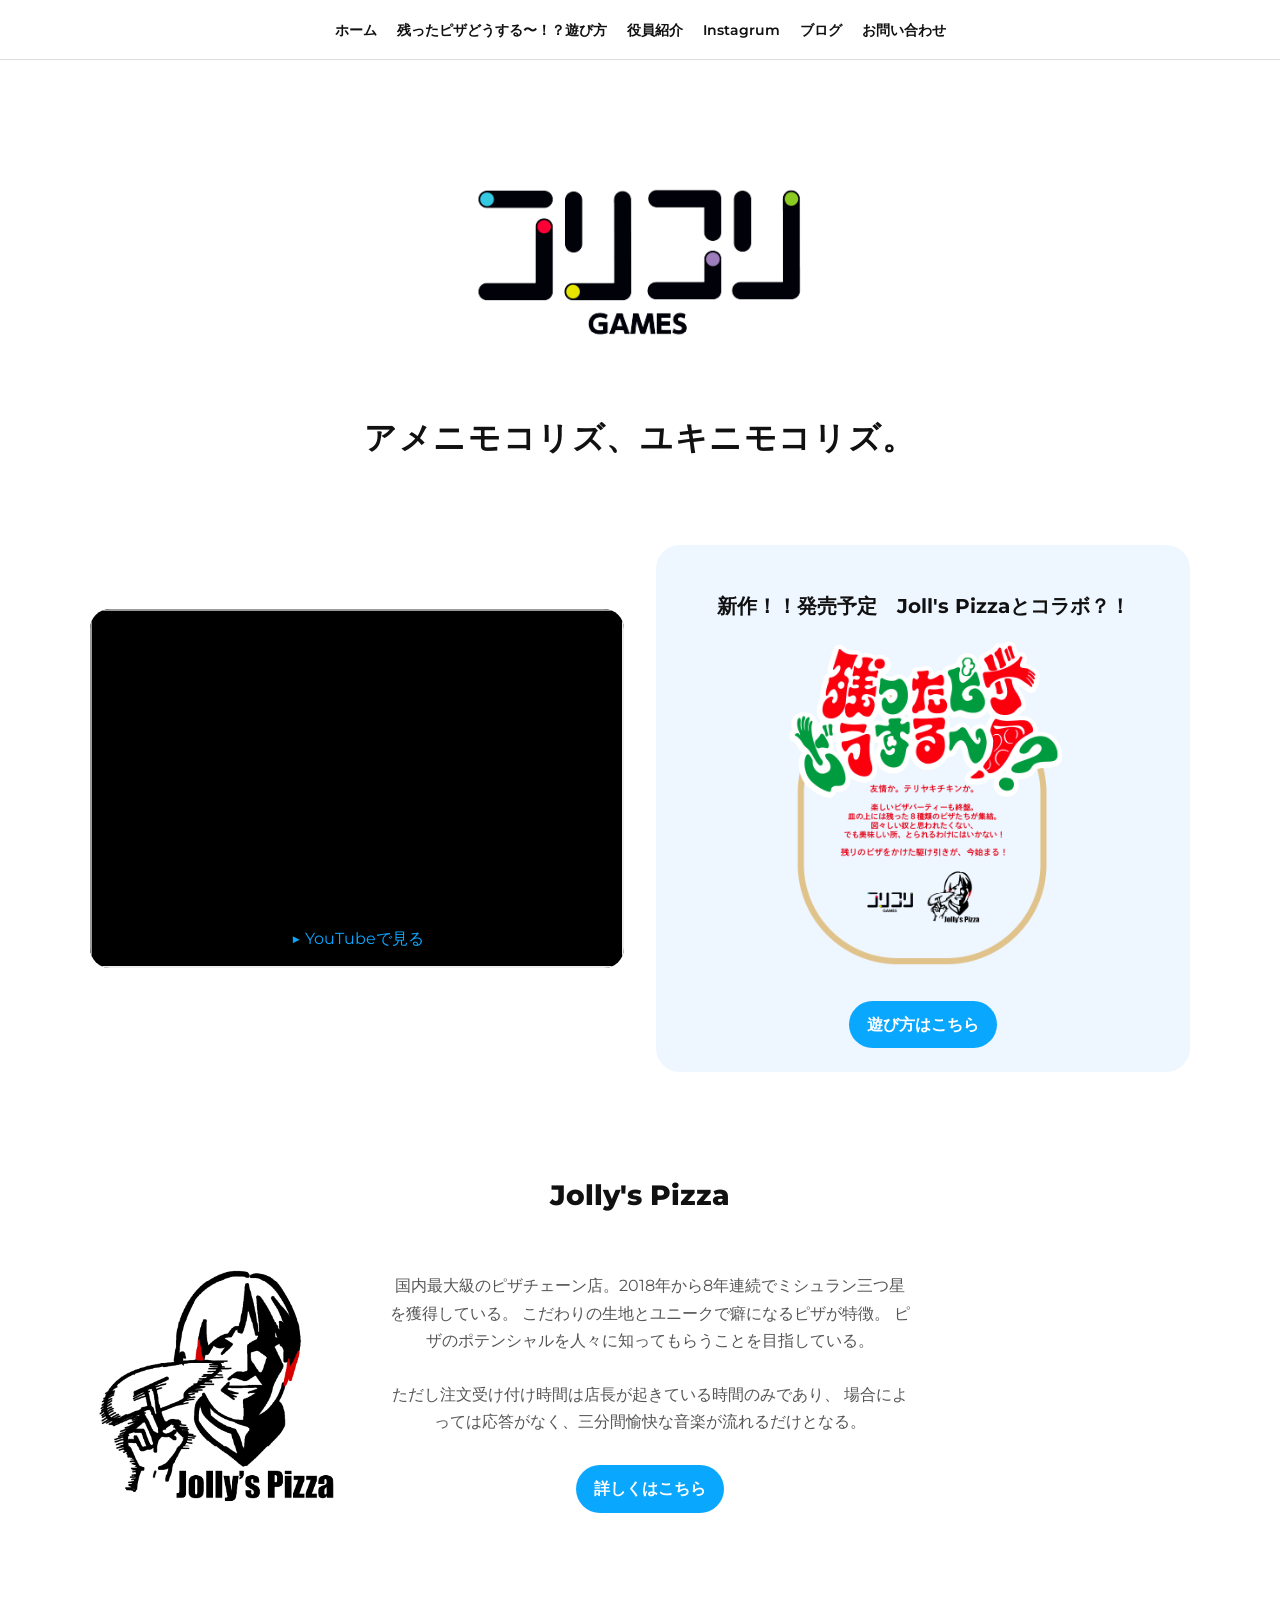
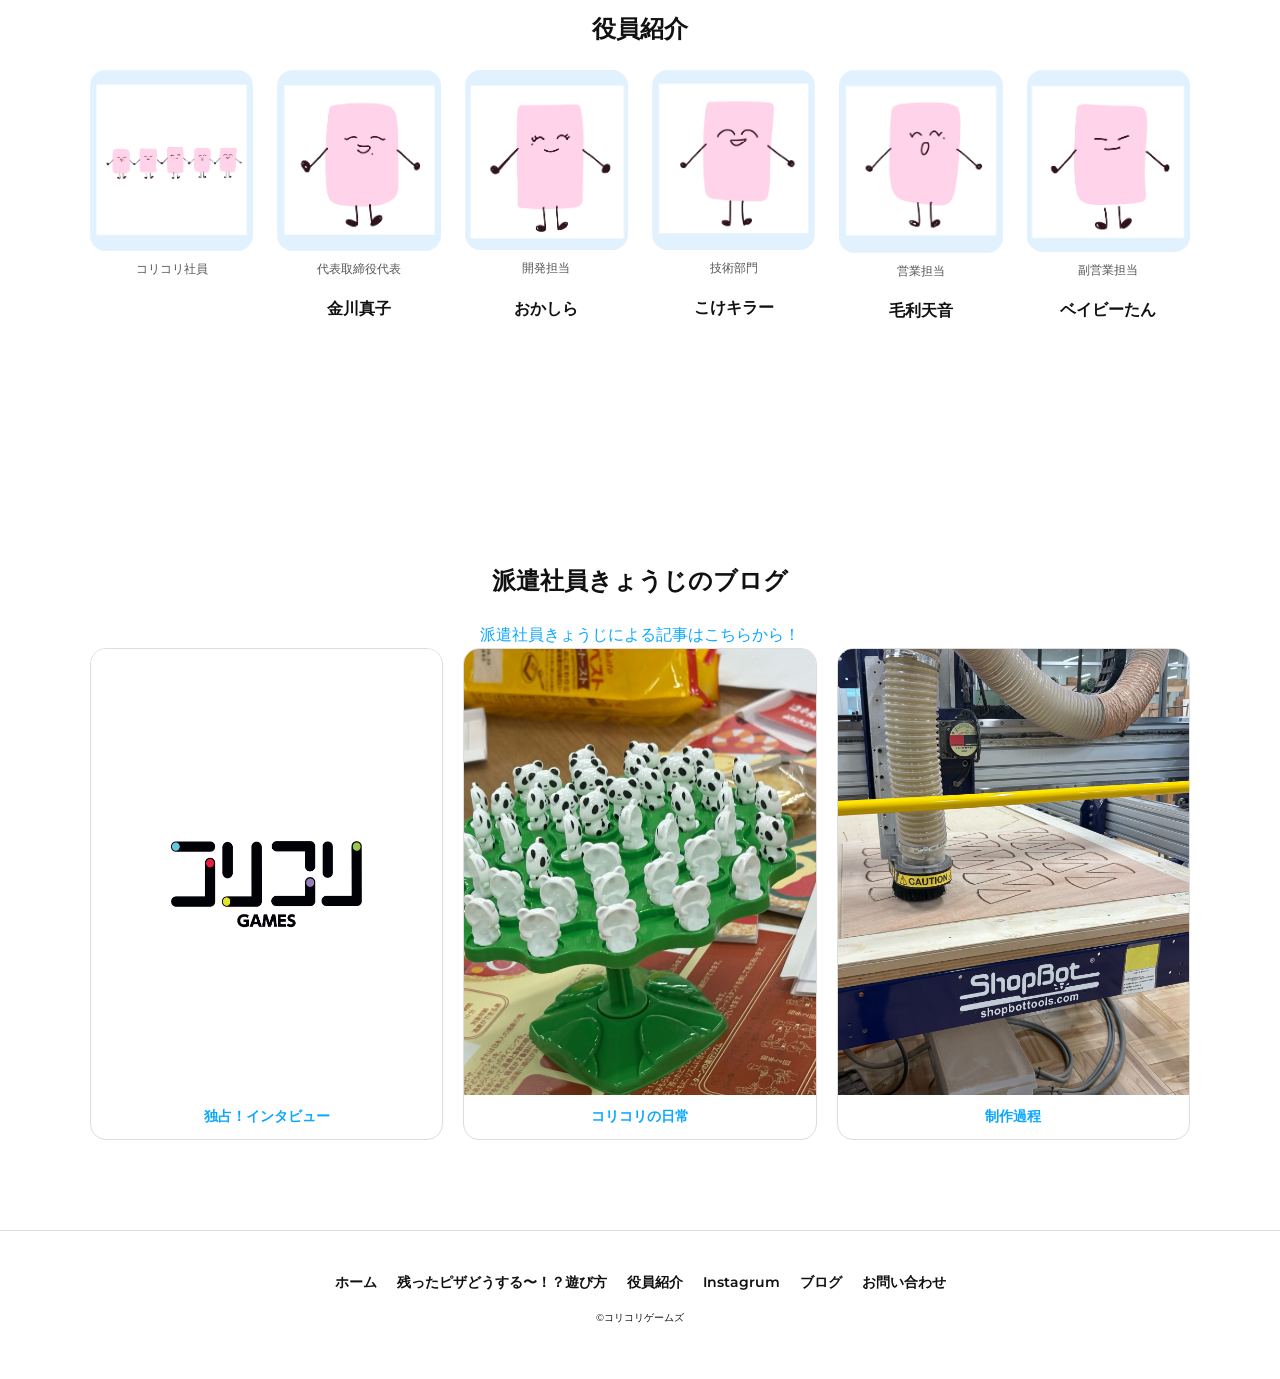
==== index.html @ 34527b45 "Add files via upload" ====
<!DOCTYPE html>
<html>
  <head>
    <meta charset="utf-8">
    <title>コリコリゲームズ公式</title>
    <meta name="description" content="コリコリゲームズホームページ">
    <meta name="viewport" content="width=device-width">
    <link href="index.css" rel="stylesheet">
    <link rel="stylesheet" href="https://use.typekit.net/bwr6ido.css">
    <link rel="preconnect" href="https://fonts.googleapis.com">
    <link rel="preconnect" href="https://fonts.gstatic.com" crossorigin>
    <link href="https://fonts.googleapis.com/css2?family=Montserrat:ital,wght@0,100..900;1,100..900&display=swap" rel="stylesheet">
  </head>

  <body>
    <header class="header">
      <div class="header-inner">
        <nav class="header-site-menu">
          <ul class="menu">
            <li><a href="./index.html">ホーム</a></li>
            <li><a href="./asobikata.html">残ったピザどうする〜！？遊び方</a></li>
            <li><a href="./ourteam.html">役員紹介</a></li>
            <li><a href="https://www.instagram.com/korikori_games?igsh=MWYxY3AwNjAxcmV0Mw==">Instagrum</a></li>
            <li><a href=".https://note.com/alive_sedum6502/portal">ブログ</a></li>
            <li><a href="https://www.instagram.com/korikori_games?igsh=MWYxY3AwNjAxcmV0Mw==">お問い合わせ</a></li>
          </ul>
        </nav>

        <div class="header-logo">
        
        </div>
      </div>
     
    </header>

    <main class="main">
      
<section class="hero">

  <div class="hero-img-wrap">
    <img src="korikorilogo.webp" alt="">
  </div>

  <div class="hero-inner">
    
    <div class="hero-copy">
      
      <div class="sentence">
       <h1 class="lead">アメニモコリズ、ユキニモコリズ。
       </h1>
       <p> </p>
       
      </div>
    </div>

  </div>
 <div class="pizadousuru-wrap">

  <div class="pizadousuru-movie">
   <div class="youtube">
  <iframe
    src="https://youtu.be/a6S9L9FaqSQ?si=K8OxitXPqfhVZZ8T"
    allowfullscreen>
  </iframe>

  <p class="yt-link">
    <a href="https://youtu.be/a6S9L9FaqSQ?si=K8OxitXPqfhVZZ8T" target="_blank">
      ▶ YouTubeで見る
    </a>
  </p>
</div>


  </div>

  <div class="pizadousuru">
    <h3>新作！！発売予定　Joll's Pizzaとコラボ？！</h3>
    <img src="gaiyou.webp">
    <a class="btn" href="./asobikata.html">遊び方はこちら</a>
  </div>

</div>

<div class="jolly">

  <h3 class="jolly-title">Jolly's Pizza</h3>

  <div class="jolly-body">
    <div class="jolly-logo">
      <img src="jollyslogo.webp" alt="Jolly's Pizza ロゴ">
    </div>

    <div class="jolly-text">
      <p>
        国内最大級のピザチェーン店。2018年から8年連続でミシュラン三つ星を獲得している。
        こだわりの生地とユニークで癖になるピザが特徴。
        ピザのポテンシャルを人々に知ってもらうことを目指している。<br><br>
        ただし注文受け付け時間は店長が起きている時間のみであり、
        場合によっては応答がなく、三分間愉快な音楽が流れるだけとなる。
      </p>

      <a class="btn" href="./aboutus.html">詳しくはこちら</a>
    </div>
  </div>
<div class="yakuinn">
      <h2>役員紹介</h2>
      <div class="team-grid">
        <article class="member-card">
              <div class="member-photo-wrap">
                <img src="5nin.webp" alt="minnna" class="member-photo">
              </div>
              <p class="member-role">コリコリ社員</p>
              <p class="member-name-ja"></p>
              <p class="member-name-en">
              </p>
            </article>
            <article class="member-card">
              <div class="member-photo-wrap">
                <img src="miso.webp" alt="金川 真子" class="member-photo">
              </div>
              <p class="member-role">代表取締役代表</p>
              <p class="member-name-ja">金川真子</p>
              <p class="member-name-en">
              </p>
            </article>

            <article class="member-card">
              <div class="member-photo-wrap">
                <img src="jo.webp" alt="おかしら" class="member-photo">
              </div>
              <p class="member-role">開発担当</p>
              <p class="member-name-ja">おかしら</p>
              <p class="member-name-en"></p>
            </article>

                   
            <article class="member-card">
              <div class="member-photo-wrap">
                <img src="koke.webp" alt="コケキラー" class="member-photo">
              </div>
              <p class="member-role">技術部門</p>
              <p class="member-name-ja">こけキラー</p>
              <p class="member-name-en"></p>
            </article> 
             
                   
            <article class="member-card">
              <div class="member-photo-wrap">
                <img src="kyoji.webp" alt="毛利天音" class="member-photo">
              </div>
              <p class="member-role">営業担当</p>
              <p class="member-name-ja">毛利天音</p>
              <p class="member-name-en"></p>
            </article>

                        <article class="member-card">
              <div class="member-photo-wrap">
                <img src="bebi.webp" alt="ベビタン" class="member-photo">
              </div>
              <p class="member-role">副営業担当</p>
              <p class="member-name-ja">ベイビーたん</p>
              <p class="member-name-en"></p>
            </article>

           
    </div>
    
</div>


</section>
     <div class="ourteam">
      <h2>派遣社員きょうじのブログ</h2>
            <a class="link-button-a" href="https://note.com/preview/n1cce0f815f41?prev_access_key=0f34d4e490678efd4cf17676393f1bd5">派遣社員きょうじによる記事はこちらから！</a>
            
            <div class="earlierworks">
                <div class="slider">

                <div class="slide">
                    <a href="https://note.com/preview/n1cce0f815f41?prev_access_key=0f34d4e490678efd4cf17676393f1bd5">
                    <div class="img-wrap">
                        <img src="IMG_1689.PNG" alt="member1">
                        <div class="caption">独占！インタビュー</div>
                    </div>
                    </a>
                </div>

                <div class="slide">
                    <a href="https://note.com/preview/n1cce0f815f41?prev_access_key=0f34d4e490678efd4cf17676393f1bd5">
                    <div class="img-wrap">
                        <img src="nitijyou.png" alt="member2">
                        <div class="caption">コリコリの日常</div>
                    </div>
                    </a>
                </div>

                <div class="slide">
                    <a href="https://note.com/preview/n1cce0f815f41?prev_access_key=0f34d4e490678efd4cf17676393f1bd5">
                    <div class="img-wrap">
                        <img src="seissakukatei.png" alt="member3">
                        <div class="caption">制作過程</div>
                    </div>
                    </a>
                </div>



                </div>
            </div>
            
          </div>

    

  
    </main>

    <footer class="footer">
      <nav class="header-site-menu">
          <ul class="menu">
            <li><a href="./index.html">ホーム</a></li>
            <li><a href="./asobikata.html">残ったピザどうする〜！？遊び方</a></li>
            <li><a href="./ourteam.html">役員紹介</a></li>
            <li><a href="https://www.instagram.com/korikori_games?igsh=MWYxY3AwNjAxcmV0Mw==">Instagrum</a></li>
            <li><a href=".https://note.com/alive_sedum6502/portal">ブログ</a></li>
            <li><a href="https://www.instagram.com/korikori_games?igsh=MWYxY3AwNjAxcmV0Mw==">お問い合わせ</a></li>
          </ul>
        </nav>

      <a class="footer-logo" href="./index.html">
        <img src="" alt="">
      </a>

      <p class="footer-mail"></p>
      <p class="copyright"><small>&copy;コリコリゲームズ</small></p>
    </footer>

 


  </body>


</html>
---- index.css ----
@charset "utf-8";

/* =======================
   BASE
======================= */
:root{
  --bg: #ffffff;
  --text: #111111;
  --subtext: #555;
  --accent: #0aa7ff;
  --card: #eef6ff;
  --border: #ddd;
  --max: 1100px;
}

*{ box-sizing: border-box; }

html, body{
  margin: 0;
  padding: 0;
}

body{
  background: var(--bg);
  color: var(--text);
  font-family: "Montserrat", "Hiragino Sans", "Noto Sans JP", sans-serif;
  line-height: 1.7;
}

img{
  max-width: 100%;
  height: auto;
  display: block;
}

a{
  color: var(--accent);
  text-decoration: none;
}
a:hover{ opacity: .8; }

/* =======================
   HEADER
======================= */
.header{
  border-bottom: 1px solid var(--border);
  background: #fff;
}

.header-inner{
  width: min(var(--max), 92vw);
  margin: 0 auto;
  padding: 16px 0;
}

.menu{
  list-style: none;
  padding: 0;
  margin: 0;
  display: flex;
  gap: 20px;
  flex-wrap: wrap;
  justify-content: center;
}

.menu a{
  font-size: 14px;
  font-weight: 600;
  color: #111;
}

/* =======================
   HERO
======================= */
.hero{
  width: min(var(--max), 92vw);
  margin: 0 auto;
  padding: 60px 0 40px;
  text-align: center;
}

.hero-img-wrap{
  display: flex;
  justify-content: center;
  margin-bottom: 20px;
}

.hero-img-wrap img{
  max-width: 420px;
}

.lead{
  font-size: clamp(20px, 4vw, 32px);
  font-weight: 800;
  letter-spacing: .05em;
}

.pizadousuru{
  margin-top: 40px;
  padding: 24px;
  border-radius: 20px;
  background: var(--card);
  text-align: center;
}

.pizadousuru h3{
  margin-bottom: 12px;
  font-size: 20px;
}

.pizadousuru img{
  margin: 0 auto 12px;
  max-width: 300px;
}

.btn{
  display: inline-block;
  margin-top: 10px;
  padding: 10px 18px;
  background: var(--accent);
  color: #fff;
  border-radius: 999px;
  font-weight: 700;
}

/* =======================
   PIZZA + MOVIE
======================= */
.pizadousuru-wrap{
  display: grid;
  grid-template-columns: 1fr 1fr;
  gap: 32px;
  align-items: center;
  margin-top: 40px;
}

/* YouTube */
.pizadousuru-movie{
  position: relative;
  padding-top: 56.25%; /* 16:9 */
  border-radius: 20px;
  overflow: hidden;
  background: #000;
}

.pizadousuru-movie iframe{
  position: absolute;
  inset: 0;
  width: 100%;
  height: 100%;
}

/* 右側カード（今のデザインそのまま活かす） */
.pizadousuru{
  padding: 24px;
  border-radius: 24px;
  background: var(--card);
  text-align: center;
}

@media (max-width: 768px){
  .pizadousuru-wrap{
    grid-template-columns: 1fr;
  }
}


/* =======================
   BLOG
======================= */
.ourteam{
  width: min(var(--max), 92vw);
  margin: 80px auto;
  text-align: center;
}



.slider{
  display: flex;
  gap: 20px;
  overflow-x: auto;
  padding-bottom: 10px;
}

.slide{
  min-width: 240px;
}

.img-wrap{
  background: #fff;
  border: 1px solid var(--border);
  border-radius: 16px;
  overflow: hidden;
}

.caption{
  padding: 10px;
  font-size: 14px;
  font-weight: 600;
}

/* =======================
   TEAM
======================= */
.yakuinn{
  width: min(var(--max), 92vw);
  margin: 80px auto;
}

.team-grid{
  display: grid;
  grid-template-columns: repeat(auto-fit, minmax(160px, 1fr));
  gap: 24px;
}

.member-card{
  text-align: center;
}

.member-photo-wrap{
  border-radius: 16px;
  overflow: hidden;
  background: var(--card);
}

.member-role{
  font-size: 12px;
  color: var(--subtext);
  margin-top: 8px;
}

.member-name-ja{
  font-weight: 700;
}

/* =======================
   JOLLY SECTION
======================= */
.jolly{
  width: min(var(--max), 92vw);
  margin: 100px auto;
}

/* タイトルは中央 */
.jolly-title{
  text-align: center;
  font-size: 28px;
  font-weight: 800;
  margin-bottom: 20px;
}

/* ロゴ＋文章 横並び */
.jolly-body{
  display: flex;
  gap: 40px;
  align-items: center;
}

/* ロゴ */
.jolly-logo img{
  max-width: 260px;
}

/* 文章 */
.jolly-text{
  max-width: 520px;
}

.jolly-text p{
  color: var(--subtext);
  margin-bottom: 20px;
}

/* =======================
   FOOTER
======================= */
.footer{
  border-top: 1px solid var(--border);
  padding: 40px 0;
  text-align: center;
  font-size: 12px;
}
@media (max-width: 768px){

  /* Jollyセクション：スマホは縦並び */
  .jolly-body{
    flex-direction: column;
    gap: 16px;
    align-items: center;
    text-align: center;
  }

  /* ロゴは大きすぎないように */
  .jolly-logo img{
    max-width: 220px;
    width: 80%;
    margin: 0 auto;
  }

  /* 文章の幅をちゃんと確保して読みやすく */
  .jolly-text{
    max-width: 520px;
    width: 100%;
  }

  .jolly-text p{
    text-align: left;     /* 中央だと読みにくいなら左寄せ */
    font-size: 14px;
    line-height: 1.8;
  }

  /* タイトルは中央のまま */
  .jolly-title{
    text-align: center;
  }
}
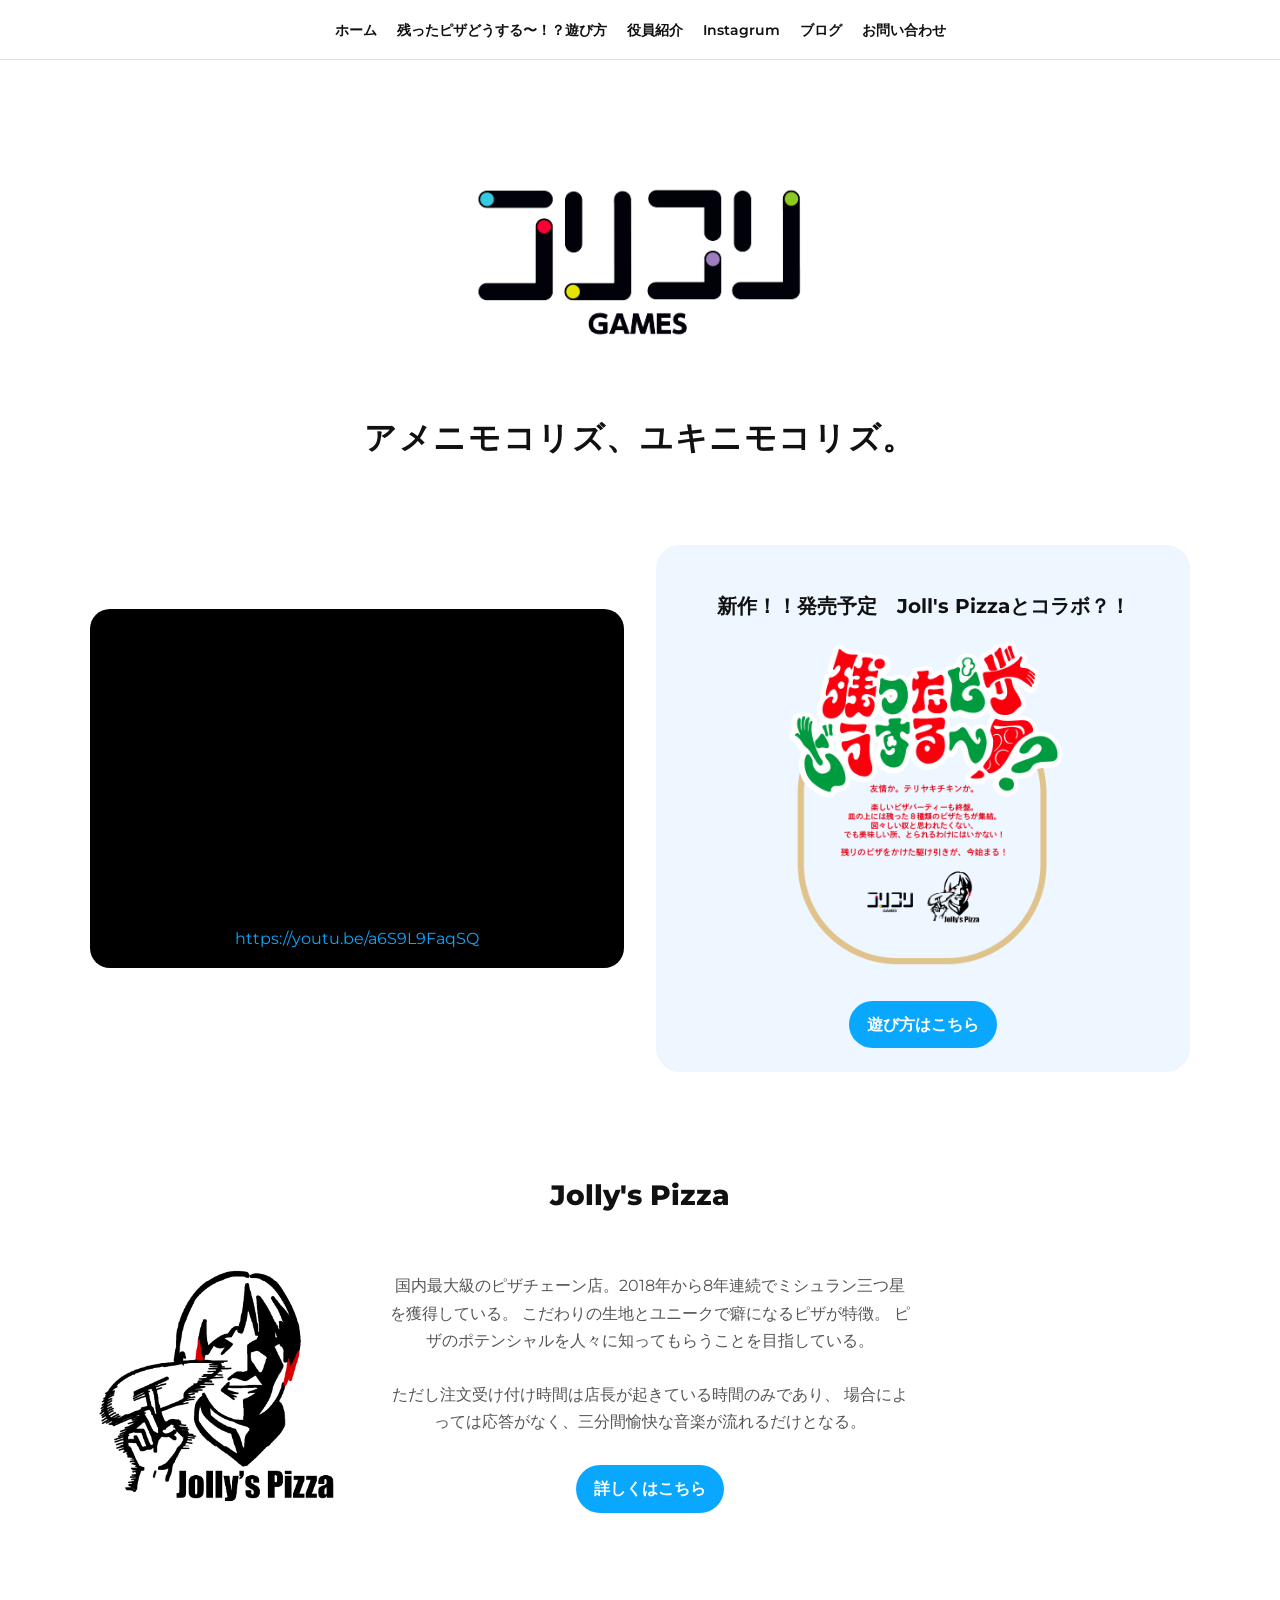
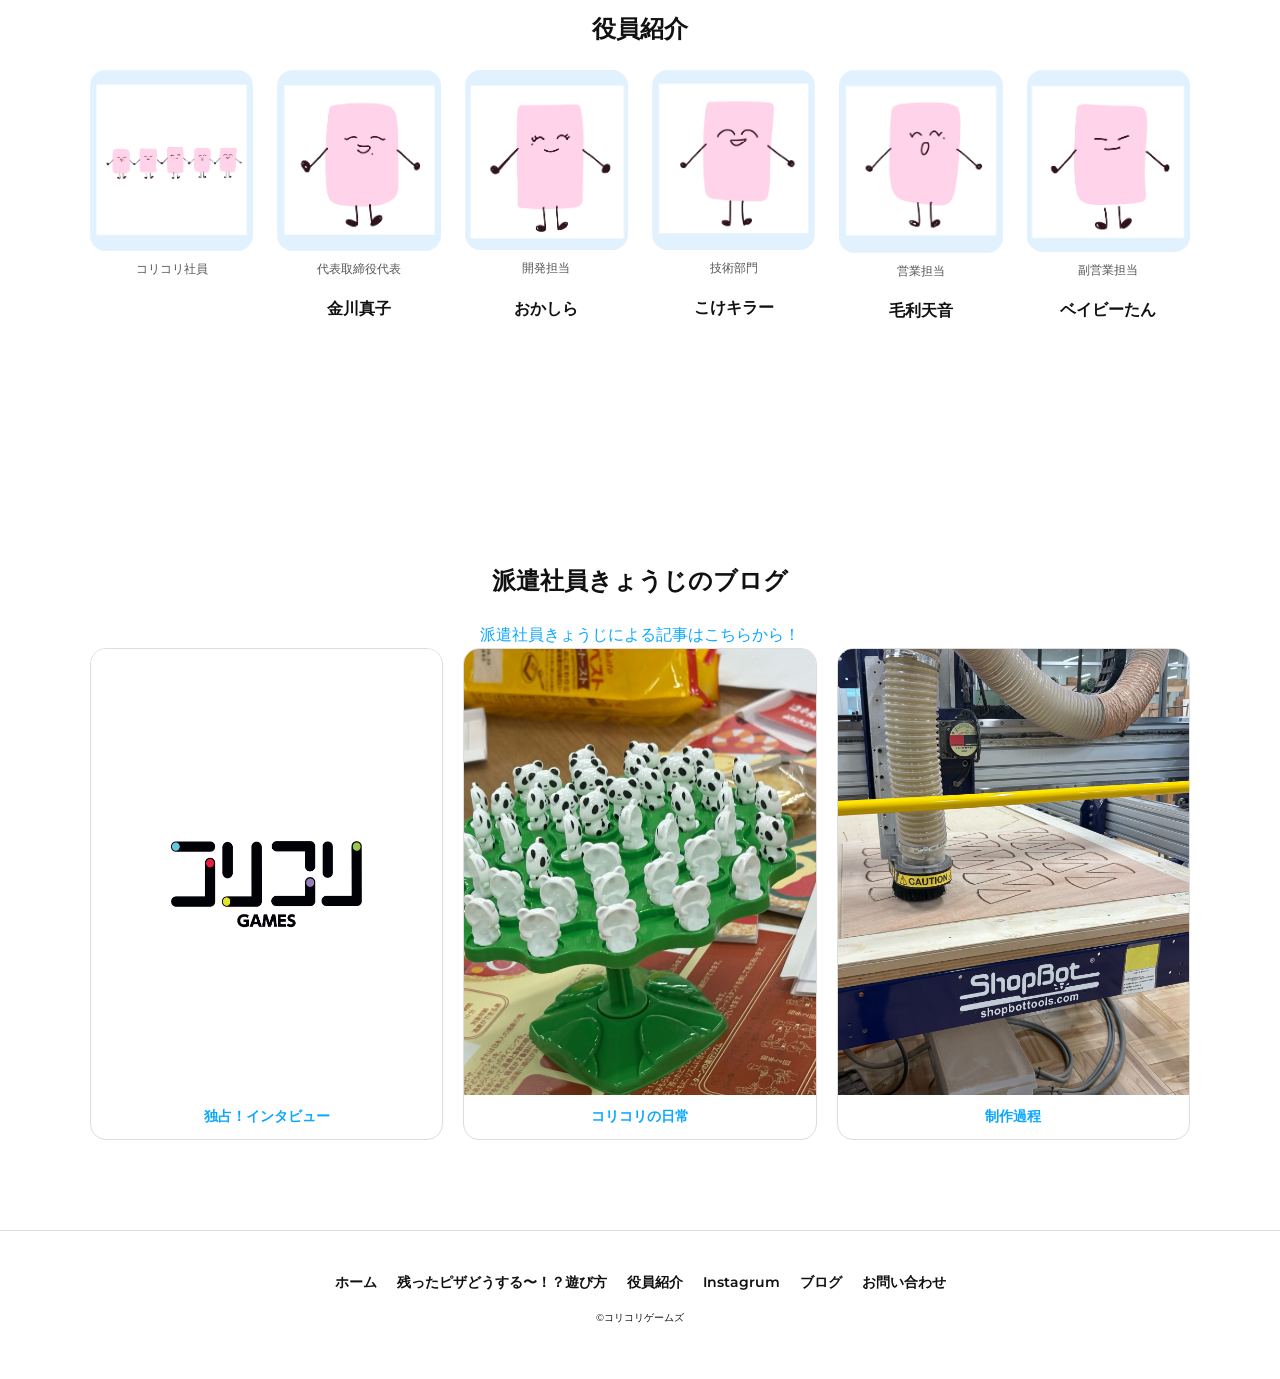
==== commit 200c5f0d: "Update index.html" ====
--- a/index.html
+++ b/index.html
@@ -21,7 +21,7 @@
             <li><a href="./asobikata.html">残ったピザどうする〜！？遊び方</a></li>
             <li><a href="./ourteam.html">役員紹介</a></li>
             <li><a href="https://www.instagram.com/korikori_games?igsh=MWYxY3AwNjAxcmV0Mw==">Instagrum</a></li>
-            <li><a href=".https://note.com/alive_sedum6502/portal">ブログ</a></li>
+            <li><a href="https://note.com/alive_sedum6502/portal">ブログ</a></li>
             <li><a href="https://www.instagram.com/korikori_games?igsh=MWYxY3AwNjAxcmV0Mw==">お問い合わせ</a></li>
           </ul>
         </nav>
@@ -59,16 +59,22 @@
   <div class="pizadousuru-movie">
    <div class="youtube">
   <iframe
-    src="https://youtu.be/a6S9L9FaqSQ?si=K8OxitXPqfhVZZ8T"
+    width="560"
+    height="315"
+    src="https://www.youtube.com/embed/a6S9L9FaqSQ"
+    title="YouTube video player"
+    frameborder="0"
+    allow="accelerometer; autoplay; clipboard-write; encrypted-media; gyroscope; picture-in-picture"
     allowfullscreen>
   </iframe>
 
   <p class="yt-link">
-    <a href="https://youtu.be/a6S9L9FaqSQ?si=K8OxitXPqfhVZZ8T" target="_blank">
-      ▶ YouTubeで見る
+    <a href="https://youtu.be/a6S9L9FaqSQ" target="_blank" rel="noopener">
+      https://youtu.be/a6S9L9FaqSQ
     </a>
   </p>
 </div>
+
 
 
   </div>
@@ -222,7 +228,7 @@
             <li><a href="./asobikata.html">残ったピザどうする〜！？遊び方</a></li>
             <li><a href="./ourteam.html">役員紹介</a></li>
             <li><a href="https://www.instagram.com/korikori_games?igsh=MWYxY3AwNjAxcmV0Mw==">Instagrum</a></li>
-            <li><a href=".https://note.com/alive_sedum6502/portal">ブログ</a></li>
+            <li><a href="https://note.com/alive_sedum6502/portal">ブログ</a></li>
             <li><a href="https://www.instagram.com/korikori_games?igsh=MWYxY3AwNjAxcmV0Mw==">お問い合わせ</a></li>
           </ul>
         </nav>
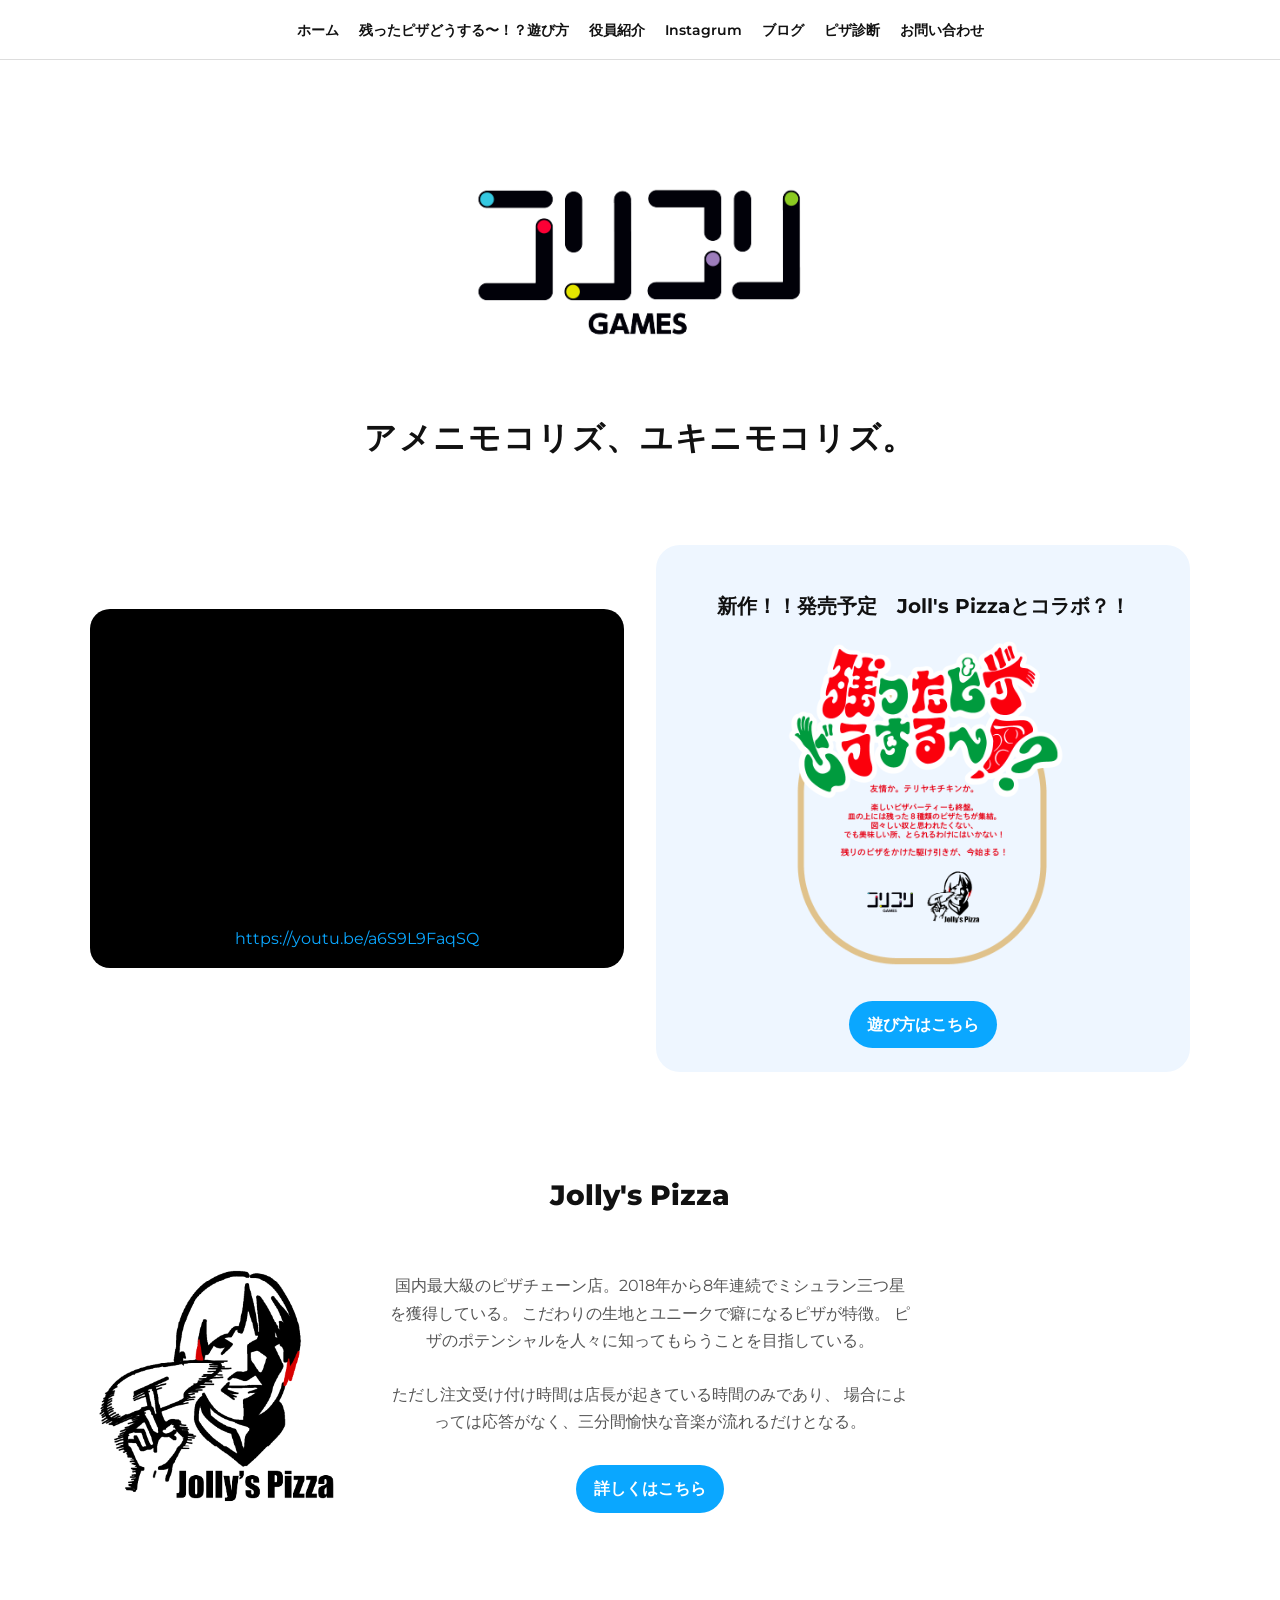
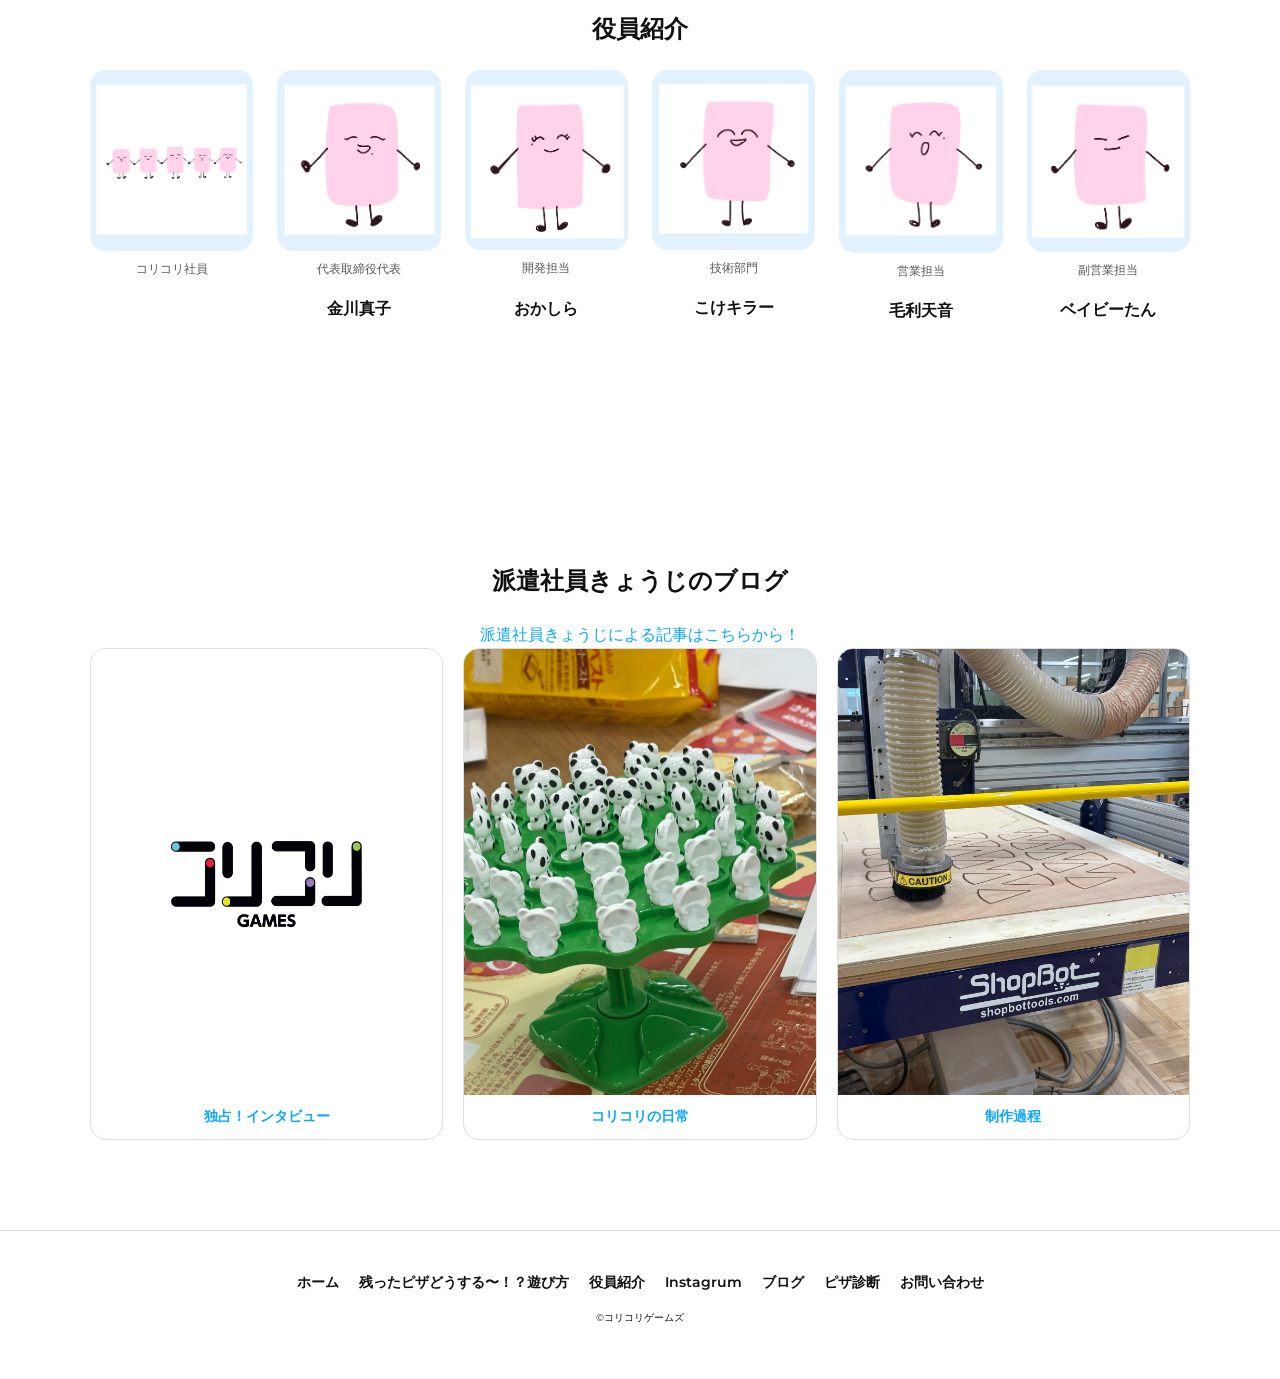
==== commit 8033406b: "Add files via upload" ====
--- a/index.html
+++ b/index.html
@@ -21,7 +21,9 @@
             <li><a href="./asobikata.html">残ったピザどうする〜！？遊び方</a></li>
             <li><a href="./ourteam.html">役員紹介</a></li>
             <li><a href="https://www.instagram.com/korikori_games?igsh=MWYxY3AwNjAxcmV0Mw==">Instagrum</a></li>
-            <li><a href="https://note.com/alive_sedum6502/portal">ブログ</a></li>
+            <li><a href=".https://note.com/alive_sedum6502/portal">ブログ</a></li>
+            <li><a href="./shindan.html">ピザ診断</a></li>
+
             <li><a href="https://www.instagram.com/korikori_games?igsh=MWYxY3AwNjAxcmV0Mw==">お問い合わせ</a></li>
           </ul>
         </nav>
@@ -228,7 +230,9 @@
             <li><a href="./asobikata.html">残ったピザどうする〜！？遊び方</a></li>
             <li><a href="./ourteam.html">役員紹介</a></li>
             <li><a href="https://www.instagram.com/korikori_games?igsh=MWYxY3AwNjAxcmV0Mw==">Instagrum</a></li>
-            <li><a href="https://note.com/alive_sedum6502/portal">ブログ</a></li>
+            <li><a href=".https://note.com/alive_sedum6502/portal">ブログ</a></li>
+            <li><a href="./shindan.html">ピザ診断</a></li>
+
             <li><a href="https://www.instagram.com/korikori_games?igsh=MWYxY3AwNjAxcmV0Mw==">お問い合わせ</a></li>
           </ul>
         </nav>
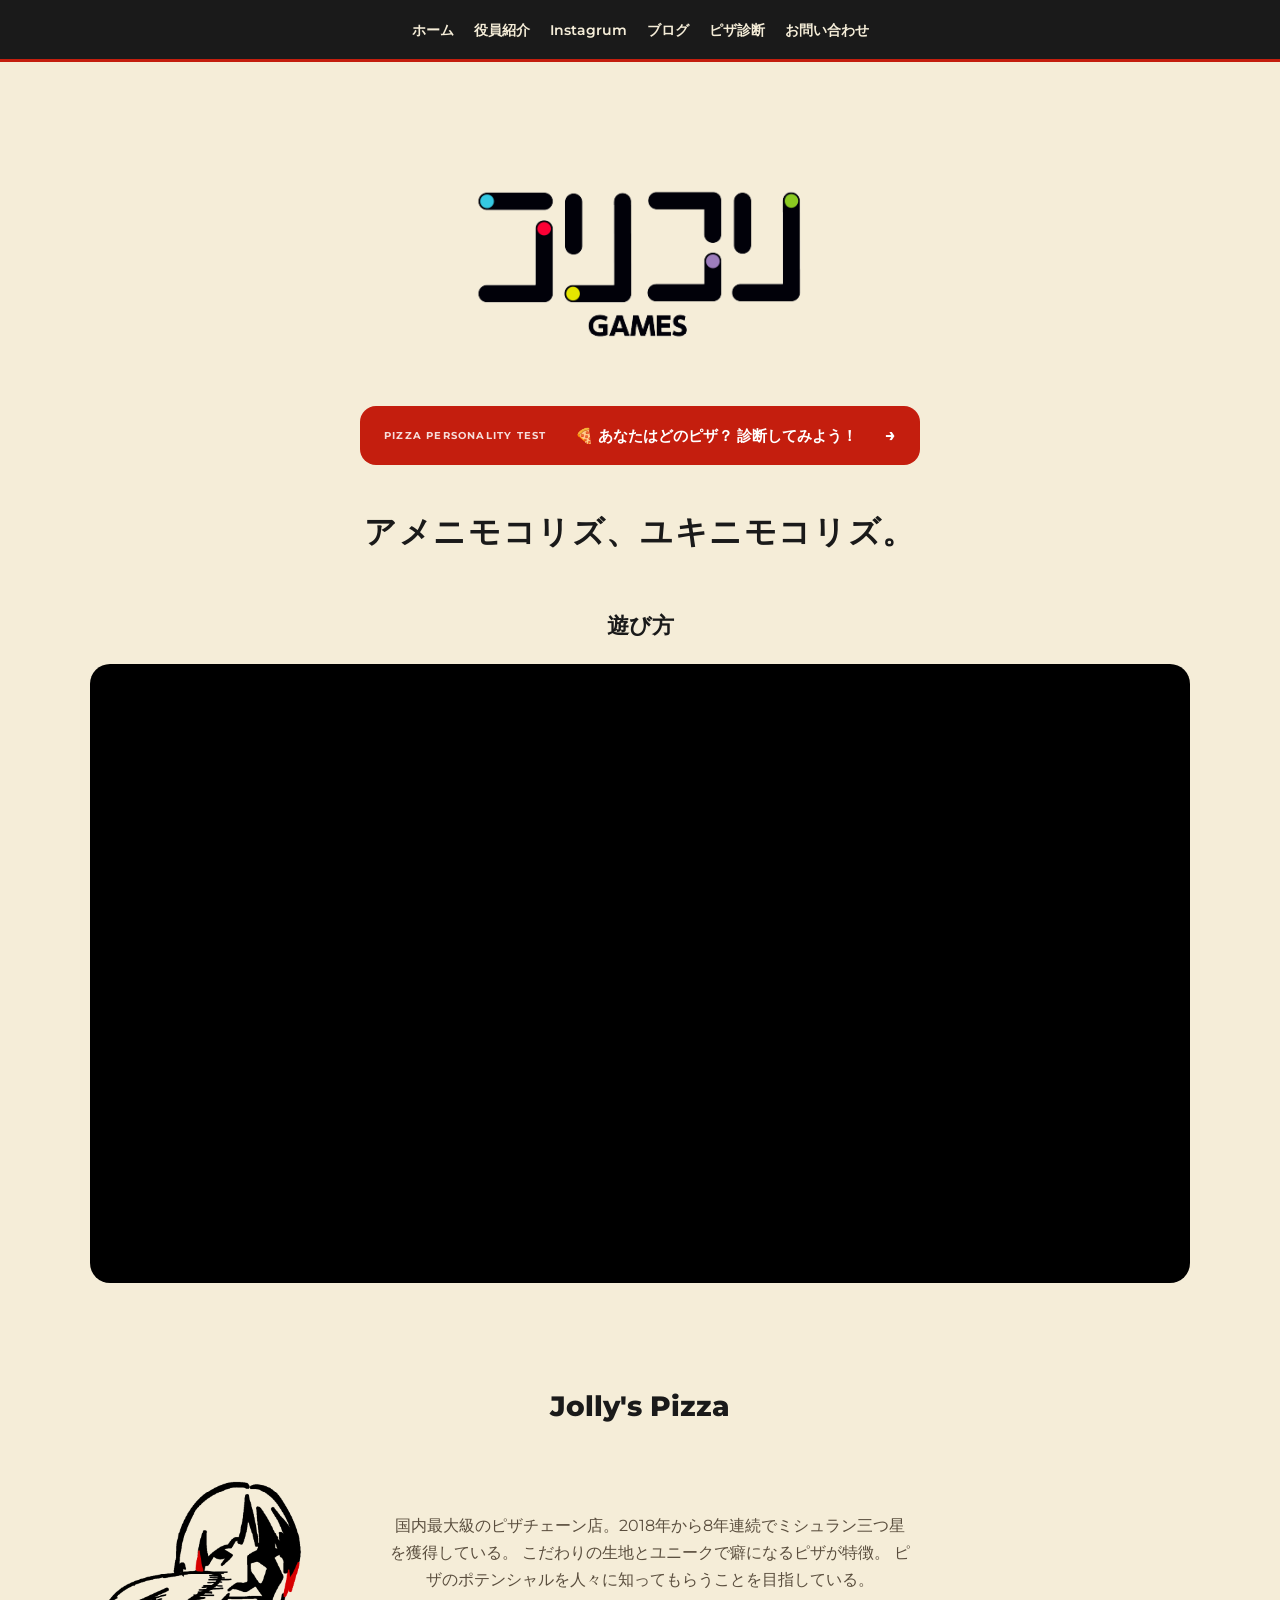
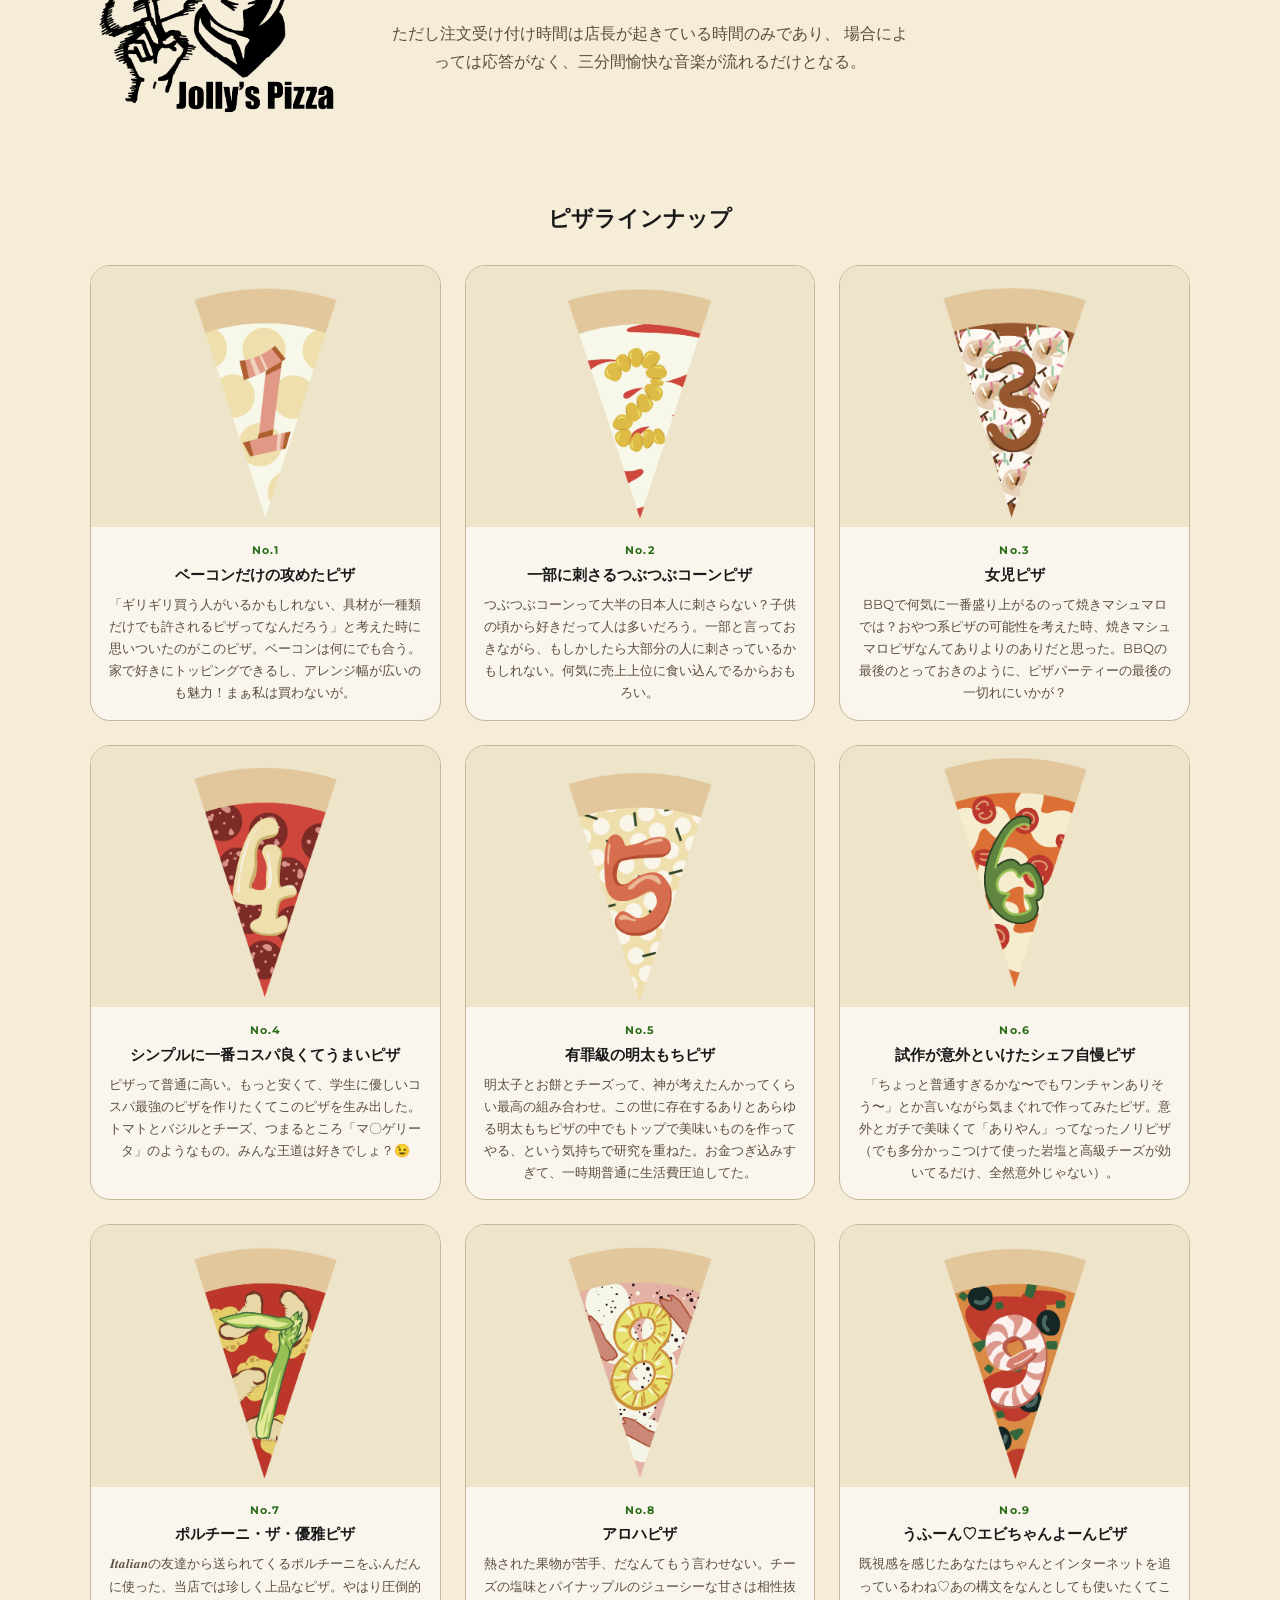
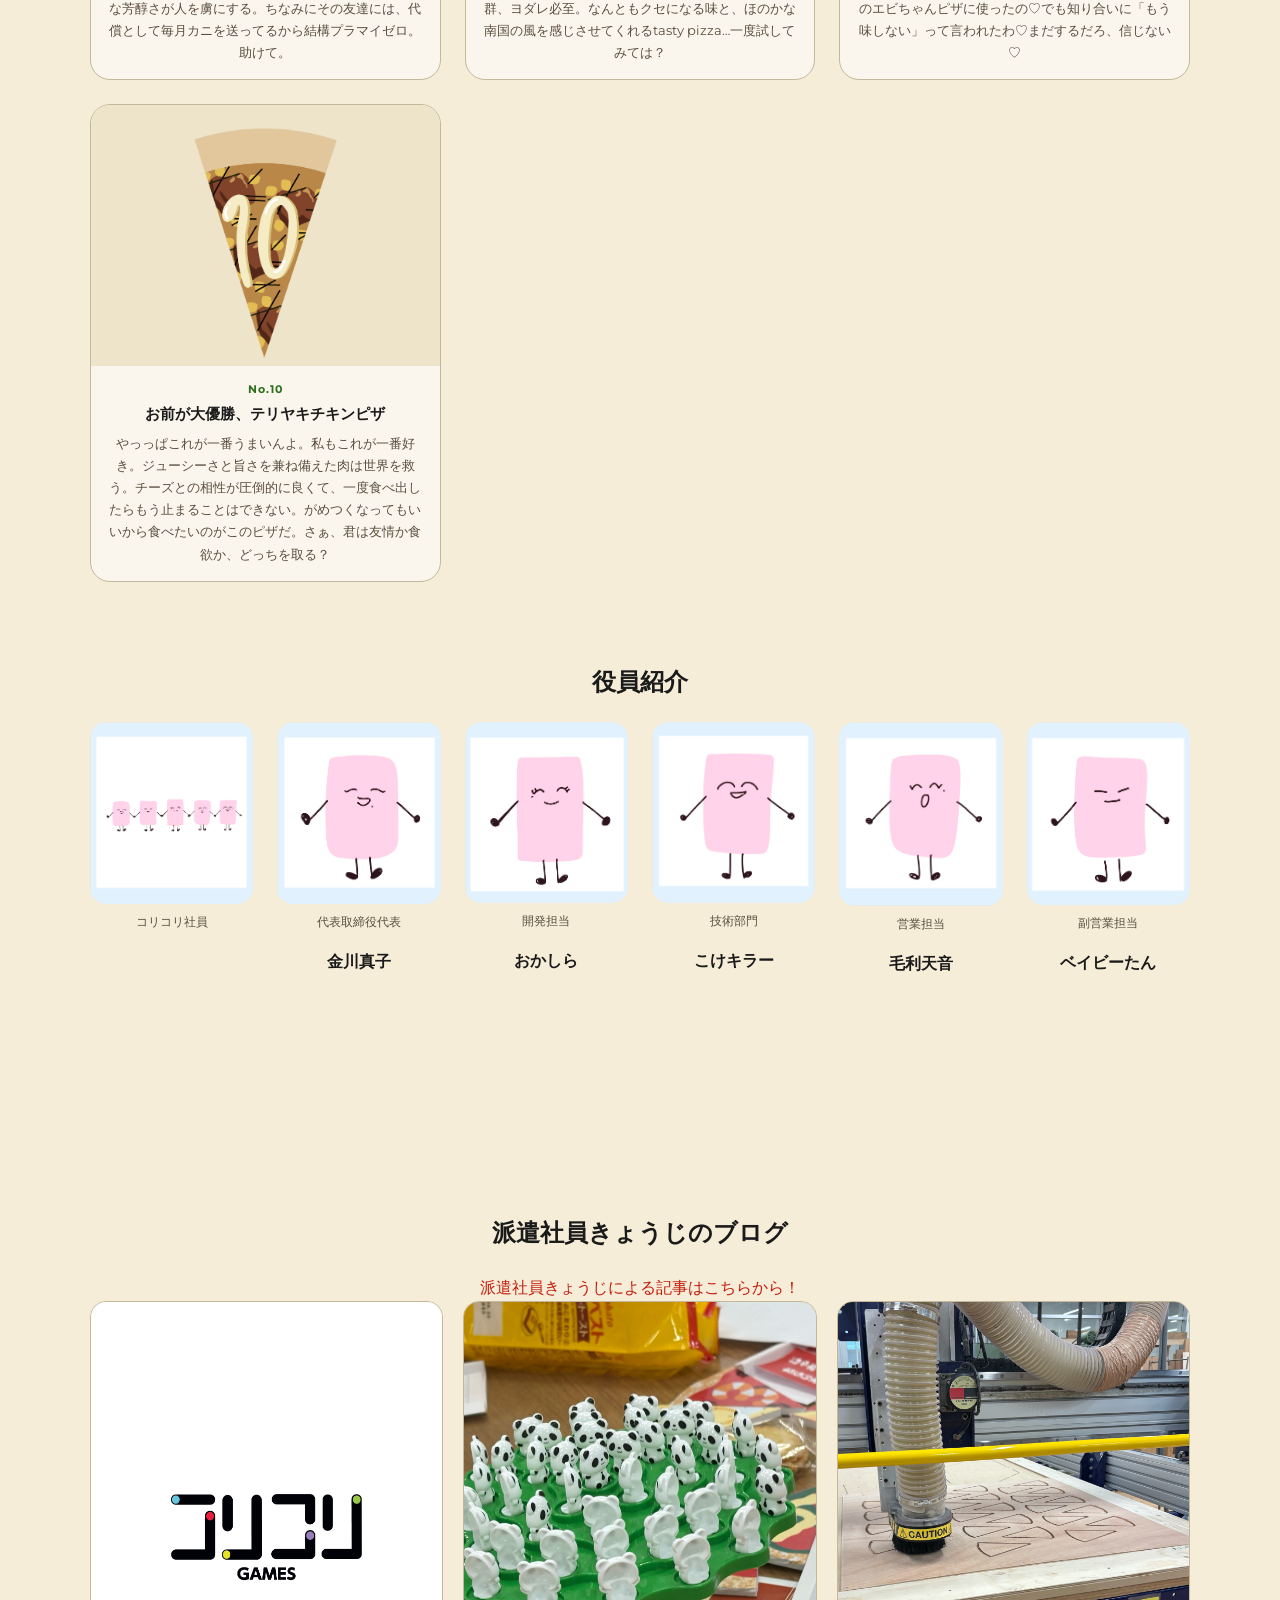
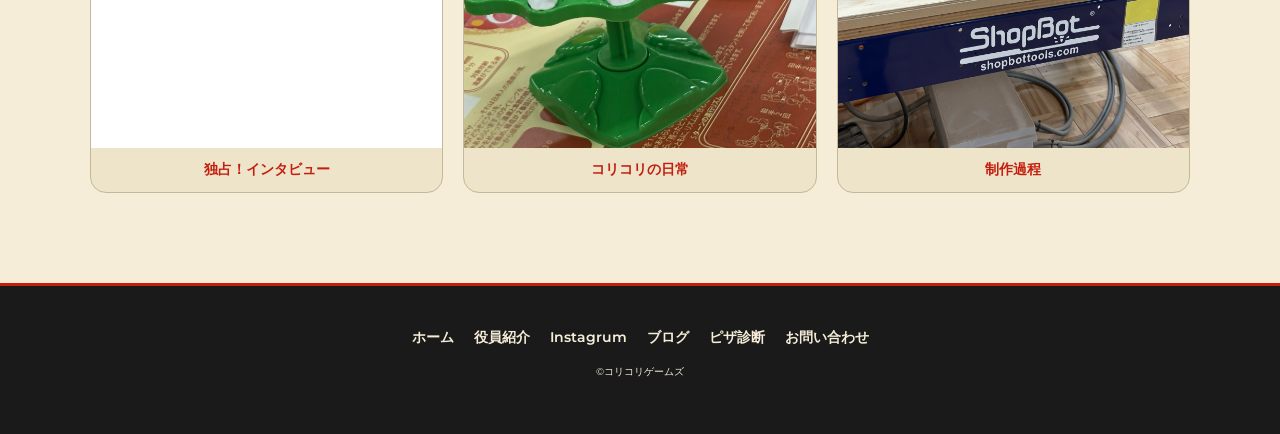
==== commit 2dadc846: "Add files via upload" ====
--- a/index.html
+++ b/index.html
@@ -5,12 +5,13 @@
     <title>コリコリゲームズ公式</title>
     <meta name="description" content="コリコリゲームズホームページ">
     <meta name="viewport" content="width=device-width">
-    <link href="index.css" rel="stylesheet">
+    <link href="index.css?v=4" rel="stylesheet">
     <link rel="stylesheet" href="https://use.typekit.net/bwr6ido.css">
     <link rel="preconnect" href="https://fonts.googleapis.com">
     <link rel="preconnect" href="https://fonts.gstatic.com" crossorigin>
     <link href="https://fonts.googleapis.com/css2?family=Montserrat:ital,wght@0,100..900;1,100..900&display=swap" rel="stylesheet">
-  </head>
+    <link href="theme.css?v=1" rel="stylesheet">
+</head>
 
   <body>
     <header class="header">
@@ -18,7 +19,6 @@
         <nav class="header-site-menu">
           <ul class="menu">
             <li><a href="./index.html">ホーム</a></li>
-            <li><a href="./asobikata.html">残ったピザどうする〜！？遊び方</a></li>
             <li><a href="./ourteam.html">役員紹介</a></li>
             <li><a href="https://www.instagram.com/korikori_games?igsh=MWYxY3AwNjAxcmV0Mw==">Instagrum</a></li>
             <li><a href=".https://note.com/alive_sedum6502/portal">ブログ</a></li>
@@ -42,6 +42,12 @@
   <div class="hero-img-wrap">
     <img src="korikorilogo.webp" alt="">
   </div>
+
+  <a class="shindan-highlight" href="./shindan.html">
+    <span class="shindan-highlight-label">PIZZA PERSONALITY TEST</span>
+    <span class="shindan-highlight-text">🍕 あなたはどのピザ？ 診断してみよう！</span>
+    <span class="shindan-highlight-arrow">→</span>
+  </a>
 
   <div class="hero-inner">
     
@@ -56,37 +62,12 @@
     </div>
 
   </div>
- <div class="pizadousuru-wrap">
-
-  <div class="pizadousuru-movie">
-   <div class="youtube">
-  <iframe
-    width="560"
-    height="315"
-    src="https://www.youtube.com/embed/a6S9L9FaqSQ"
-    title="YouTube video player"
-    frameborder="0"
-    allow="accelerometer; autoplay; clipboard-write; encrypted-media; gyroscope; picture-in-picture"
-    allowfullscreen>
-  </iframe>
-
-  <p class="yt-link">
-    <a href="https://youtu.be/a6S9L9FaqSQ" target="_blank" rel="noopener">
-      https://youtu.be/a6S9L9FaqSQ
-    </a>
-  </p>
-</div>
-
-
-
-  </div>
-
-  <div class="pizadousuru">
-    <h3>新作！！発売予定　Joll's Pizzaとコラボ？！</h3>
-    <img src="gaiyou.webp">
-    <a class="btn" href="./asobikata.html">遊び方はこちら</a>
-  </div>
-
+
+<div class="asobikata-section">
+  <h2 class="asobikata-title">遊び方</h2>
+  <div class="asobikata-movie">
+    <iframe src="https://www.youtube.com/embed/8EQWa8GzjYQ" title="遊び方" frameborder="0" allow="accelerometer; autoplay; clipboard-write; encrypted-media; gyroscope; picture-in-picture; web-share" allowfullscreen></iframe>
+  </div>
 </div>
 
 <div class="jolly">
@@ -106,9 +87,102 @@
         ただし注文受け付け時間は店長が起きている時間のみであり、
         場合によっては応答がなく、三分間愉快な音楽が流れるだけとなる。
       </p>
-
-      <a class="btn" href="./aboutus.html">詳しくはこちら</a>
     </div>
+  </div>
+
+  <h3 class="pizza-lineup-title">ピザラインナップ</h3>
+  <div class="pizza-grid">
+
+    <article class="pizza-card">
+      <div class="pizza-card-img-wrap">
+        <img src="1.png" alt="ベーコンのみピザ" class="pizza-card-img" onerror="this.style.display='none'">
+      </div>
+      <p class="pizza-card-num">No.1</p>
+      <h4 class="pizza-card-name">ベーコンだけの攻めたピザ</h4>
+      <p class="pizza-card-desc">「ギリギリ買う人がいるかもしれない、具材が一種類だけでも許されるピザってなんだろう」と考えた時に思いついたのがこのピザ。ベーコンは何にでも合う。家で好きにトッピングできるし、アレンジ幅が広いのも魅力！まぁ私は買わないが。</p>
+    </article>
+
+    <article class="pizza-card">
+      <div class="pizza-card-img-wrap">
+        <img src="2.png" alt="つぶつぶコーンピザ" class="pizza-card-img" onerror="this.style.display='none'">
+      </div>
+      <p class="pizza-card-num">No.2</p>
+      <h4 class="pizza-card-name">一部に刺さるつぶつぶコーンピザ</h4>
+      <p class="pizza-card-desc">つぶつぶコーンって大半の日本人に刺さらない？子供の頃から好きだって人は多いだろう。一部と言っておきながら、もしかしたら大部分の人に刺さっているかもしれない。何気に売上上位に食い込んでるからおもろい。</p>
+    </article>
+
+    <article class="pizza-card">
+      <div class="pizza-card-img-wrap">
+        <img src="3.png" alt="女児ピザ" class="pizza-card-img" onerror="this.style.display='none'">
+      </div>
+      <p class="pizza-card-num">No.3</p>
+      <h4 class="pizza-card-name">女児ピザ</h4>
+      <p class="pizza-card-desc">BBQで何気に一番盛り上がるのって焼きマシュマロでは？おやつ系ピザの可能性を考えた時、焼きマシュマロピザなんてありよりのありだと思った。BBQの最後のとっておきのように、ピザパーティーの最後の一切れにいかが？</p>
+    </article>
+
+    <article class="pizza-card">
+      <div class="pizza-card-img-wrap">
+        <img src="4.png" alt="コスパ最強ピザ" class="pizza-card-img" onerror="this.style.display='none'">
+      </div>
+      <p class="pizza-card-num">No.4</p>
+      <h4 class="pizza-card-name">シンプルに一番コスパ良くてうまいピザ</h4>
+      <p class="pizza-card-desc">ピザって普通に高い。もっと安くて、学生に優しいコスパ最強のピザを作りたくてこのピザを生み出した。トマトとバジルとチーズ、つまるところ「マ〇ゲリータ」のようなもの。みんな王道は好きでしょ？😉</p>
+    </article>
+
+    <article class="pizza-card">
+      <div class="pizza-card-img-wrap">
+        <img src="5.png" alt="明太もちピザ" class="pizza-card-img" onerror="this.style.display='none'">
+      </div>
+      <p class="pizza-card-num">No.5</p>
+      <h4 class="pizza-card-name">有罪級の明太もちピザ</h4>
+      <p class="pizza-card-desc">明太子とお餅とチーズって、神が考えたんかってくらい最高の組み合わせ。この世に存在するありとあらゆる明太もちピザの中でもトップで美味いものを作ってやる、という気持ちで研究を重ねた。お金つぎ込みすぎて、一時期普通に生活費圧迫してた。</p>
+    </article>
+
+    <article class="pizza-card">
+      <div class="pizza-card-img-wrap">
+        <img src="6.png" alt="シェフ自慢ピザ" class="pizza-card-img" onerror="this.style.display='none'">
+      </div>
+      <p class="pizza-card-num">No.6</p>
+      <h4 class="pizza-card-name">試作が意外といけたシェフ自慢ピザ</h4>
+      <p class="pizza-card-desc">「ちょっと普通すぎるかな〜でもワンチャンありそう〜」とか言いながら気まぐれで作ってみたピザ。意外とガチで美味くて「ありやん」ってなったノリピザ（でも多分かっこつけて使った岩塩と高級チーズが効いてるだけ、全然意外じゃない）。</p>
+    </article>
+
+    <article class="pizza-card">
+      <div class="pizza-card-img-wrap">
+        <img src="7.png" alt="ポルチーニピザ" class="pizza-card-img" onerror="this.style.display='none'">
+      </div>
+      <p class="pizza-card-num">No.7</p>
+      <h4 class="pizza-card-name">ポルチーニ・ザ・優雅ピザ</h4>
+      <p class="pizza-card-desc">𝑰𝒕𝒂𝒍𝒊𝒂𝒏の友達から送られてくるポルチーニをふんだんに使った、当店では珍しく上品なピザ。やはり圧倒的な芳醇さが人を虜にする。ちなみにその友達には、代償として毎月カニを送ってるから結構プラマイゼロ。助けて。</p>
+    </article>
+
+    <article class="pizza-card">
+      <div class="pizza-card-img-wrap">
+        <img src="8.png" alt="アロハピザ" class="pizza-card-img" onerror="this.style.display='none'">
+      </div>
+      <p class="pizza-card-num">No.8</p>
+      <h4 class="pizza-card-name">アロハピザ</h4>
+      <p class="pizza-card-desc">熱された果物が苦手、だなんてもう言わせない。チーズの塩味とパイナップルのジューシーな甘さは相性抜群、ヨダレ必至。なんともクセになる味と、ほのかな南国の風を感じさせてくれるtasty pizza…一度試してみては？</p>
+    </article>
+
+    <article class="pizza-card">
+      <div class="pizza-card-img-wrap">
+        <img src="9.png" alt="エビちゃんピザ" class="pizza-card-img" onerror="this.style.display='none'">
+      </div>
+      <p class="pizza-card-num">No.9</p>
+      <h4 class="pizza-card-name">うふーん♡エビちゃんよーんピザ</h4>
+      <p class="pizza-card-desc">既視感を感じたあなたはちゃんとインターネットを追っているわね♡あの構文をなんとしても使いたくてこのエビちゃんピザに使ったの♡でも知り合いに「もう味しない」って言われたわ♡まだするだろ、信じない♡</p>
+    </article>
+
+    <article class="pizza-card">
+      <div class="pizza-card-img-wrap">
+        <img src="10.png" alt="テリヤキチキンピザ" class="pizza-card-img" onerror="this.style.display='none'">
+      </div>
+      <p class="pizza-card-num">No.10</p>
+      <h4 class="pizza-card-name">お前が大優勝、テリヤキチキンピザ</h4>
+      <p class="pizza-card-desc">やっっぱこれが一番うまいんよ。私もこれが一番好き。ジューシーさと旨さを兼ね備えた肉は世界を救う。チーズとの相性が圧倒的に良くて、一度食べ出したらもう止まることはできない。がめつくなってもいいから食べたいのがこのピザだ。さぁ、君は友情か食欲か、どっちを取る？</p>
+    </article>
+
   </div>
 <div class="yakuinn">
       <h2>役員紹介</h2>
@@ -227,7 +301,6 @@
       <nav class="header-site-menu">
           <ul class="menu">
             <li><a href="./index.html">ホーム</a></li>
-            <li><a href="./asobikata.html">残ったピザどうする〜！？遊び方</a></li>
             <li><a href="./ourteam.html">役員紹介</a></li>
             <li><a href="https://www.instagram.com/korikori_games?igsh=MWYxY3AwNjAxcmV0Mw==">Instagrum</a></li>
             <li><a href=".https://note.com/alive_sedum6502/portal">ブログ</a></li>
--- a/index.css
+++ b/index.css
@@ -4,12 +4,14 @@
    BASE
 ======================= */
 :root{
-  --bg: #ffffff;
-  --text: #111111;
-  --subtext: #555;
-  --accent: #0aa7ff;
-  --card: #eef6ff;
-  --border: #ddd;
+  --bg: #F5EDD8;
+  --text: #1A1A1A;
+  --subtext: #5A4E3E;
+  --accent: #C41E0E;
+  --green: #2A6E1A;
+  --card: #EDE4CA;
+  --border: #C4B89A;
+  --black: #1A1A1A;
   --max: 1100px;
 }
 
@@ -33,6 +35,10 @@
   display: block;
 }
 
+img[src=""] {
+  display: none;
+}
+
 a{
   color: var(--accent);
   text-decoration: none;
@@ -43,8 +49,8 @@
    HEADER
 ======================= */
 .header{
-  border-bottom: 1px solid var(--border);
-  background: #fff;
+  border-bottom: 3px solid var(--accent);
+  background: var(--black);
 }
 
 .header-inner{
@@ -66,7 +72,12 @@
 .menu a{
   font-size: 14px;
   font-weight: 600;
-  color: #111;
+  color: #F5EDD8;
+}
+
+.menu a:hover {
+  color: var(--accent);
+  opacity: 1;
 }
 
 /* =======================
@@ -166,6 +177,36 @@
 
 
 /* =======================
+   ASOBIKATA
+======================= */
+.asobikata-section {
+  width: min(var(--max), 92vw);
+  margin: 48px auto;
+  text-align: center;
+}
+
+.asobikata-title {
+  font-size: 22px;
+  font-weight: 800;
+  margin-bottom: 20px;
+}
+
+.asobikata-movie {
+  position: relative;
+  padding-top: 56.25%;
+  border-radius: 20px;
+  overflow: hidden;
+  background: #000;
+}
+
+.asobikata-movie iframe {
+  position: absolute;
+  inset: 0;
+  width: 100%;
+  height: 100%;
+}
+
+/* =======================
    BLOG
 ======================= */
 .ourteam{
@@ -188,7 +229,7 @@
 }
 
 .img-wrap{
-  background: #fff;
+  background: var(--card);
   border: 1px solid var(--border);
   border-radius: 16px;
   overflow: hidden;
@@ -273,13 +314,162 @@
 }
 
 /* =======================
+   SHINDAN HIGHLIGHT
+======================= */
+.shindan-highlight {
+  display: flex;
+  align-items: center;
+  gap: 12px;
+  background: var(--accent);
+  color: #fff;
+  border-radius: 16px;
+  padding: 14px 24px;
+  margin: 0 auto 40px;
+  max-width: 560px;
+  text-decoration: none;
+  font-weight: 700;
+  transition: opacity .2s, transform .15s;
+}
+
+.shindan-highlight:hover {
+  opacity: .88;
+  transform: translateY(-2px);
+  color: #fff;
+}
+
+.shindan-highlight-label {
+  font-size: 10px;
+  letter-spacing: .12em;
+  opacity: .85;
+  white-space: nowrap;
+}
+
+.shindan-highlight-text {
+  font-size: 15px;
+  flex: 1;
+}
+
+.shindan-highlight-arrow {
+  font-size: 18px;
+}
+
+/* =======================
+   PIZZA LINEUP
+======================= */
+.pizza-lineup-title {
+  text-align: center;
+  font-size: 22px;
+  font-weight: 800;
+  margin: 60px 0 28px;
+}
+
+.pizza-grid {
+  display: grid;
+  grid-template-columns: repeat(auto-fill, minmax(280px, 1fr));
+  gap: 24px;
+}
+
+.pizza-card {
+  background: #FAF6EE;
+  border: 1.5px solid var(--border);
+  border-radius: 20px;
+  overflow: hidden;
+  transition: transform .2s, box-shadow .2s;
+}
+
+.pizza-card:hover {
+  transform: translateY(-4px);
+  box-shadow: 0 8px 24px rgba(196,30,14,.12);
+  border-color: var(--accent);
+}
+
+.pizza-card-img-wrap {
+  background: var(--card);
+  aspect-ratio: 4 / 3;
+  display: flex;
+  align-items: center;
+  justify-content: center;
+  position: relative;
+  overflow: hidden;
+}
+
+.pizza-card-img-wrap::after {
+  content: "🍕";
+  font-size: 48px;
+  opacity: .25;
+}
+
+.pizza-card-img {
+  position: absolute;
+  inset: 0;
+  width: 100%;
+  height: 100%;
+  object-fit: contain;
+  display: none;
+  padding: 8px;
+}
+
+.pizza-card-img[src]:not([src=""]) {
+  display: block;
+}
+
+.pizza-card-img[src]:not([src=""]) ~ ::after,
+.pizza-card-img-wrap:has(img[src]:not([src=""]))::after {
+  display: none;
+}
+
+.pizza-card > *:not(.pizza-card-img-wrap) {
+  padding: 0 16px;
+}
+
+.pizza-card-num {
+  font-size: 11px;
+  font-weight: 700;
+  color: var(--green);
+  letter-spacing: .1em;
+  margin: 14px 0 4px;
+}
+
+.pizza-card-name {
+  font-size: 15px;
+  font-weight: 800;
+  margin: 0 0 8px;
+  line-height: 1.4;
+}
+
+.pizza-card-desc {
+  font-size: 13px;
+  color: var(--subtext);
+  line-height: 1.7;
+  margin: 0 0 16px;
+}
+
+@media (max-width: 600px) {
+  .shindan-highlight {
+    flex-direction: column;
+    text-align: center;
+    gap: 4px;
+    padding: 16px;
+  }
+  .shindan-highlight-arrow {
+    display: none;
+  }
+}
+
+/* =======================
    FOOTER
 ======================= */
 .footer{
-  border-top: 1px solid var(--border);
+  border-top: 3px solid var(--accent);
+  background: var(--black);
+  color: #F5EDD8;
   padding: 40px 0;
   text-align: center;
   font-size: 12px;
+}
+
+.footer .menu a {
+  color: #F5EDD8;
 }
 @media (max-width: 768px){
 
--- a/theme.css
+++ b/theme.css
@@ -0,0 +1,64 @@
+/* ===========================
+   KORIKORI GAMES — THEME
+   赤・緑・黒・ベージュ
+=========================== */
+:root {
+  --bg:      #F5EDD8;
+  --text:    #1A1A1A;
+  --subtext: #5A4E3E;
+  --accent:  #C41E0E;
+  --green:   #2A6E1A;
+  --card:    #EDE4CA;
+  --border:  #C4B89A;
+  --black:   #1A1A1A;
+  --max:     1100px;
+}
+
+/* ベースカラー */
+html, body {
+  background: var(--bg);
+  color: var(--text);
+}
+
+/* リンク */
+a { color: var(--accent); }
+
+/* ヘッダー */
+.header {
+  background: var(--black) !important;
+  border-bottom: 3px solid var(--accent) !important;
+}
+
+.menu a {
+  color: #F5EDD8 !important;
+}
+
+.menu a:hover {
+  color: var(--accent) !important;
+  opacity: 1;
+}
+
+/* フッター */
+.footer {
+  background: var(--black) !important;
+  border-top: 3px solid var(--accent) !important;
+  color: #F5EDD8 !important;
+}
+
+.footer .menu a,
+.footer a {
+  color: #F5EDD8 !important;
+}
+
+/* ボタン */
+.btn {
+  background: var(--accent) !important;
+  color: #fff !important;
+}
+
+/* カード系背景 */
+.pizadousuru,
+.member-photo-wrap,
+.img-wrap {
+  background: var(--card) !important;
+}
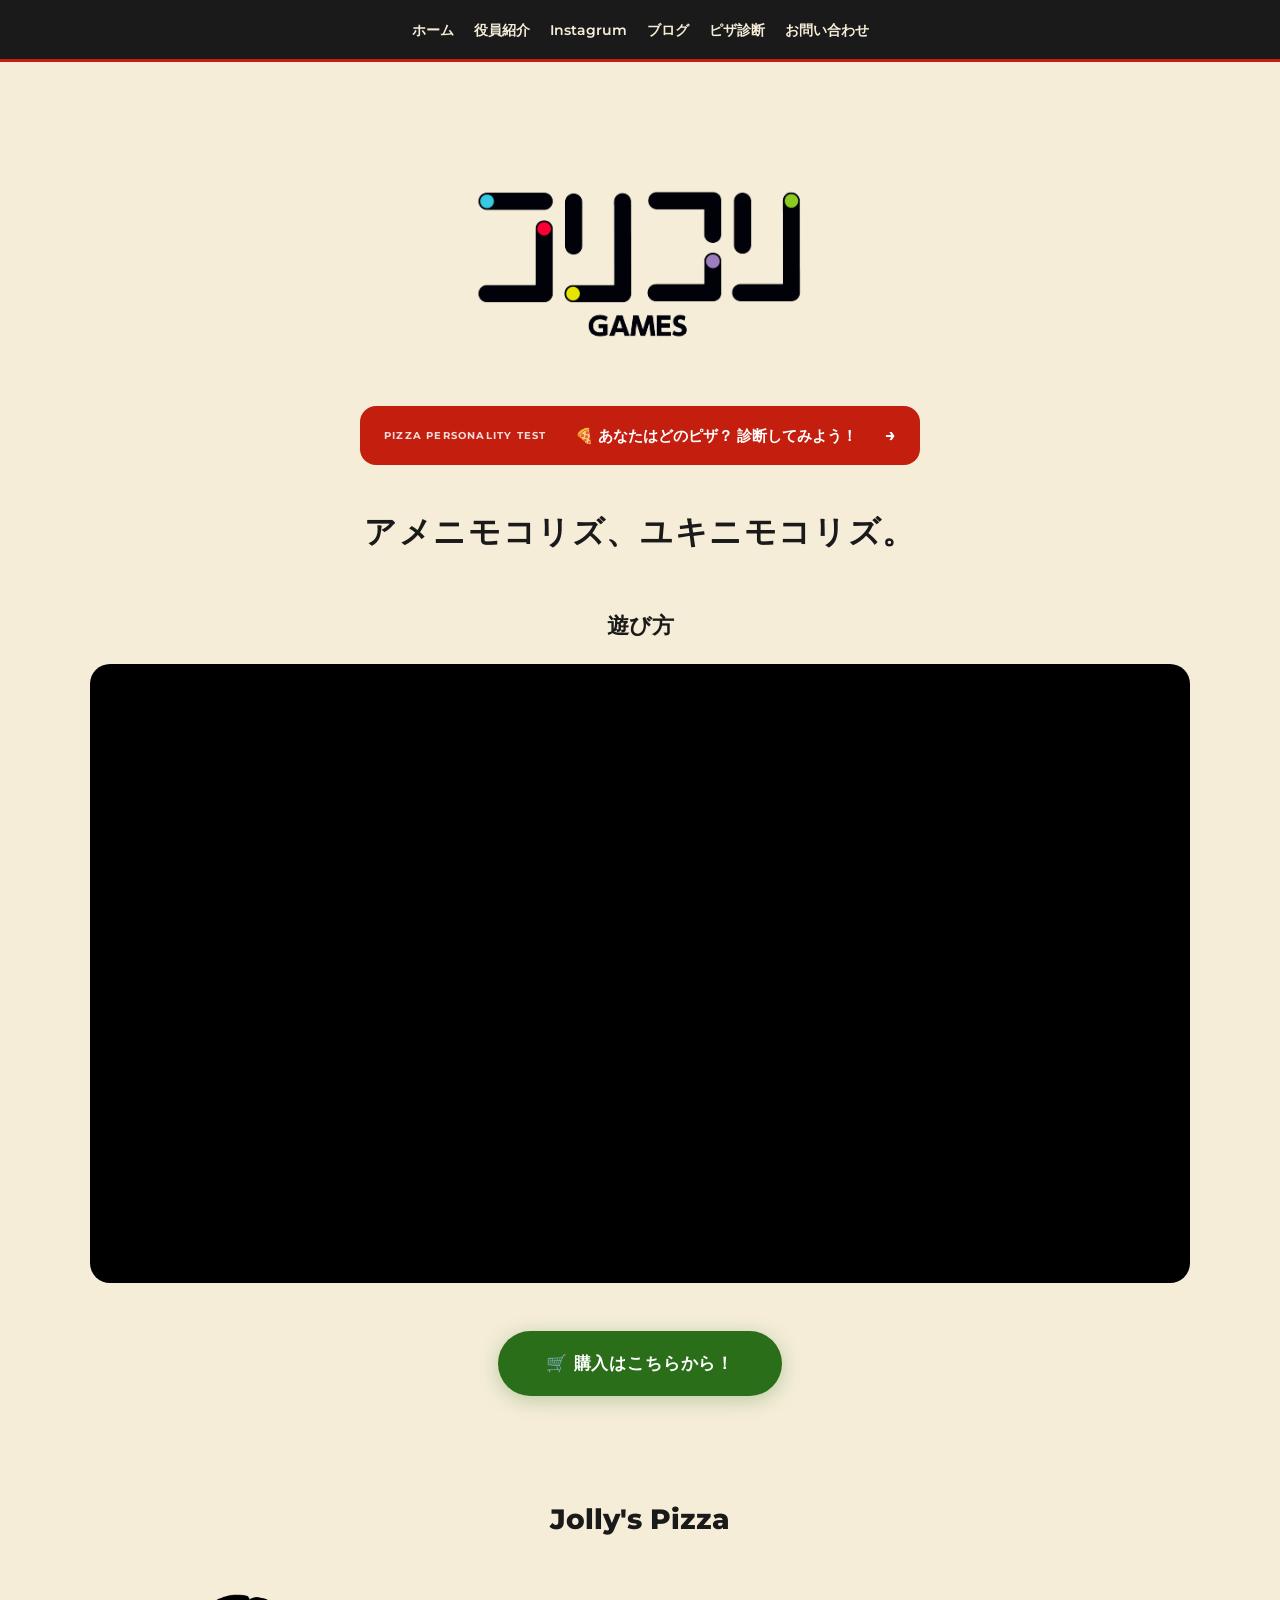
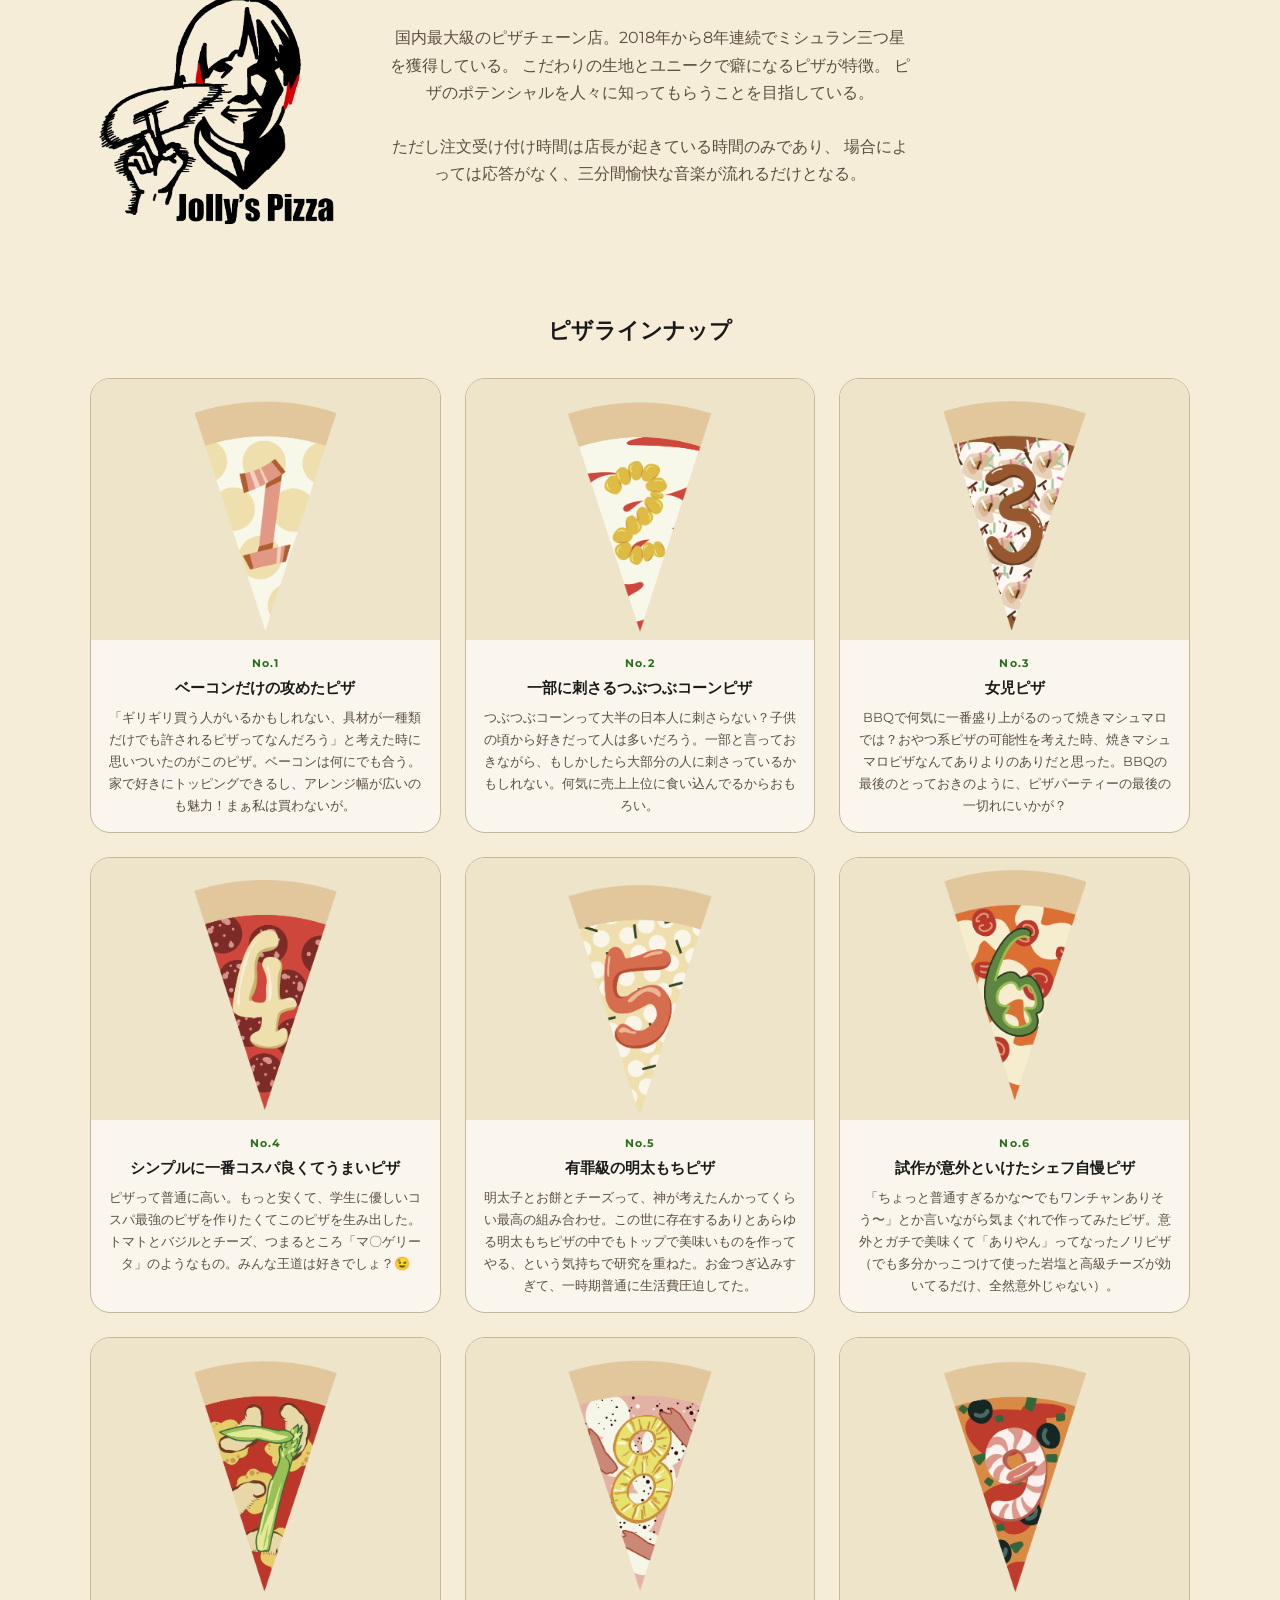
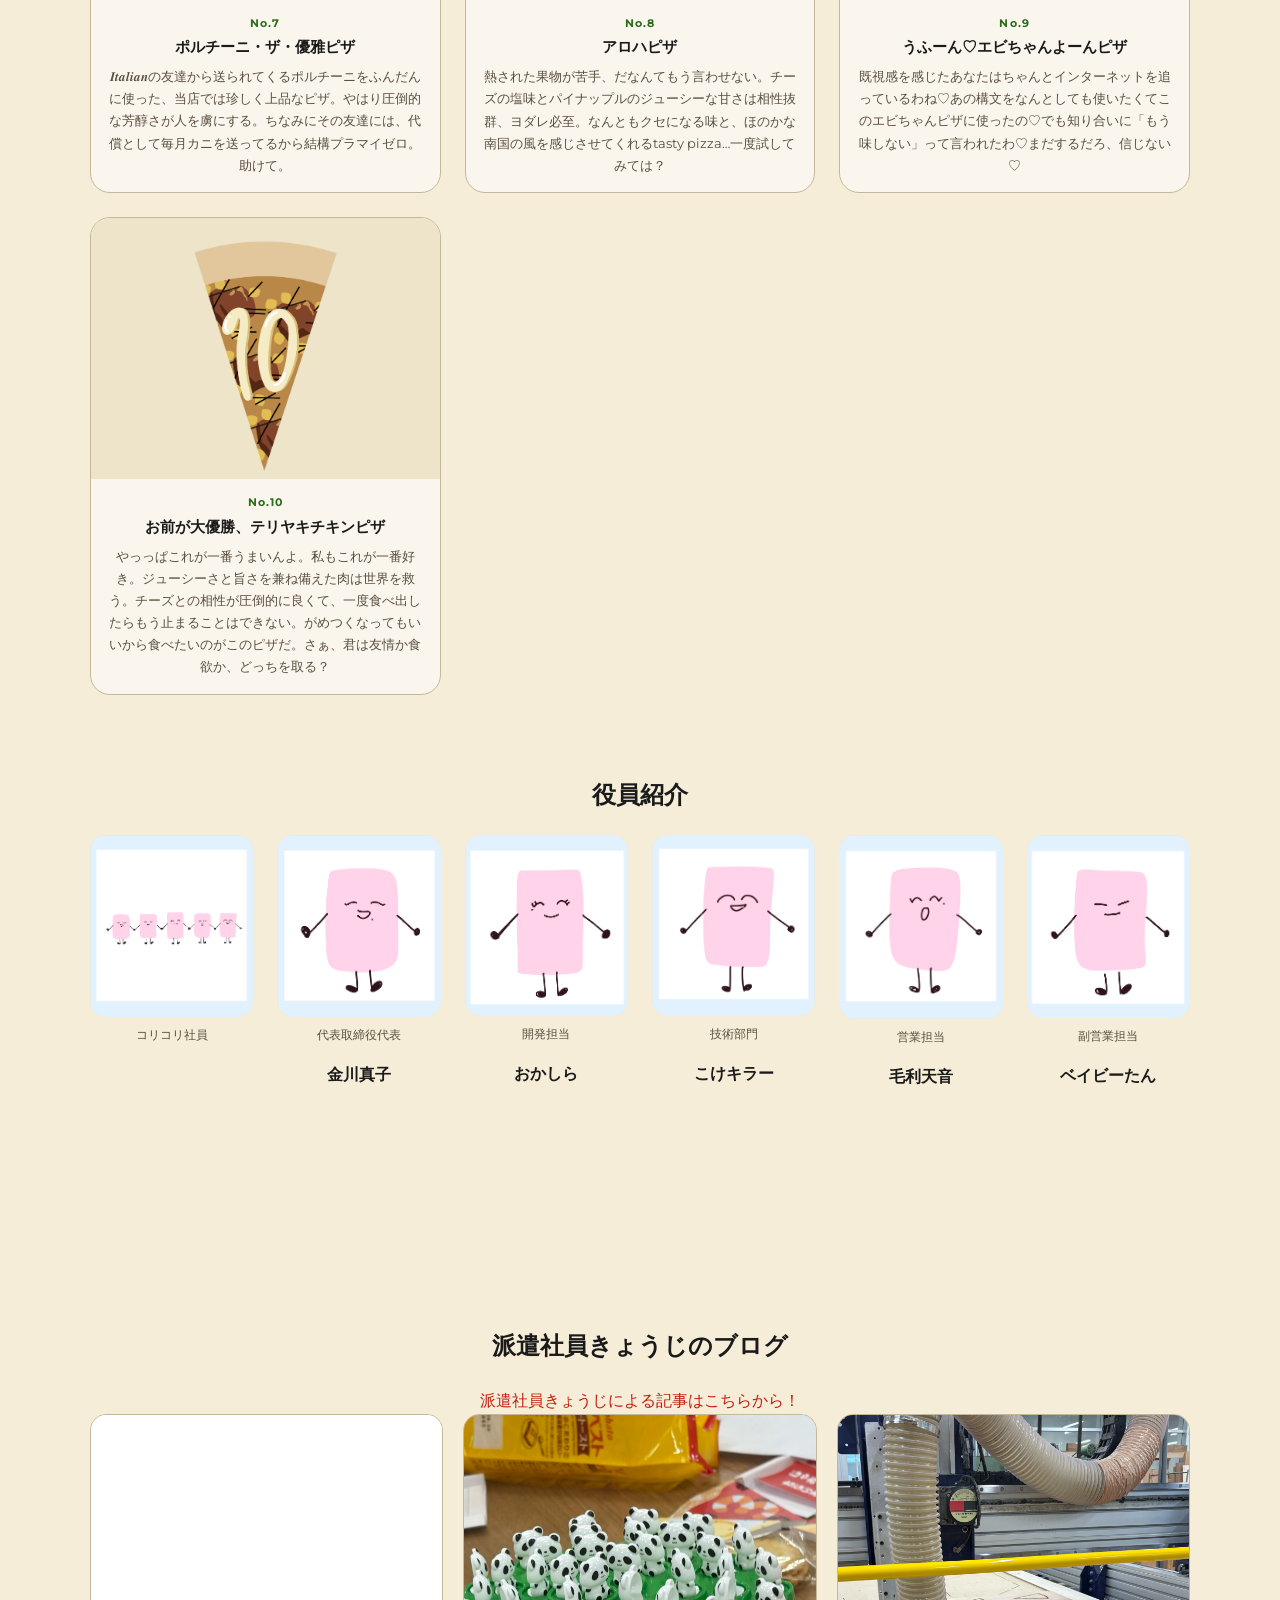
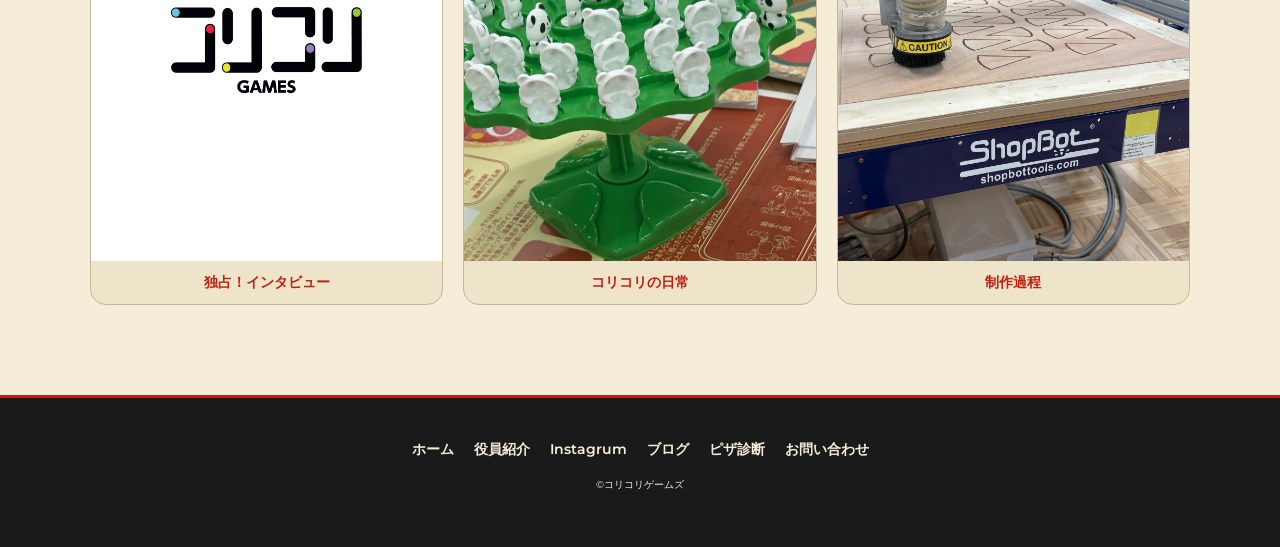
==== commit 80ea031f: "Add files via upload" ====
--- a/index.html
+++ b/index.html
@@ -5,7 +5,7 @@
     <title>コリコリゲームズ公式</title>
     <meta name="description" content="コリコリゲームズホームページ">
     <meta name="viewport" content="width=device-width">
-    <link href="index.css?v=4" rel="stylesheet">
+    <link href="index.css?v=5" rel="stylesheet">
     <link rel="stylesheet" href="https://use.typekit.net/bwr6ido.css">
     <link rel="preconnect" href="https://fonts.googleapis.com">
     <link rel="preconnect" href="https://fonts.gstatic.com" crossorigin>
@@ -70,6 +70,12 @@
   </div>
 </div>
 
+  <div class="cf-wrap">
+    <a class="cf-btn" href="https://camp-fire.jp/projects/933678/view?utm_campaign=cp_po_share_c_msg_mypage_projects_show" target="_blank" rel="noopener noreferrer">
+      🛒 購入はこちらから！
+    </a>
+  </div>
+
 <div class="jolly">
 
   <h3 class="jolly-title">Jolly's Pizza</h3>
@@ -184,6 +190,7 @@
     </article>
 
   </div>
+
 <div class="yakuinn">
       <h2>役員紹介</h2>
       <div class="team-grid">
--- a/index.css
+++ b/index.css
@@ -457,6 +457,34 @@
 }
 
 /* =======================
+   CF BUTTON
+======================= */
+.cf-wrap {
+  text-align: center;
+  margin: 40px 0 20px;
+}
+
+.cf-btn {
+  display: inline-block;
+  padding: 18px 48px;
+  background: var(--green);
+  color: #fff !important;
+  border-radius: 999px;
+  font-size: 17px;
+  font-weight: 800;
+  text-decoration: none;
+  letter-spacing: .05em;
+  transition: opacity .2s, transform .15s;
+  box-shadow: 0 4px 20px rgba(42,110,26,.28);
+}
+
+.cf-btn:hover {
+  opacity: .88;
+  transform: translateY(-2px);
+  color: #fff !important;
+}
+
+/* =======================
    FOOTER
 ======================= */
 .footer{
